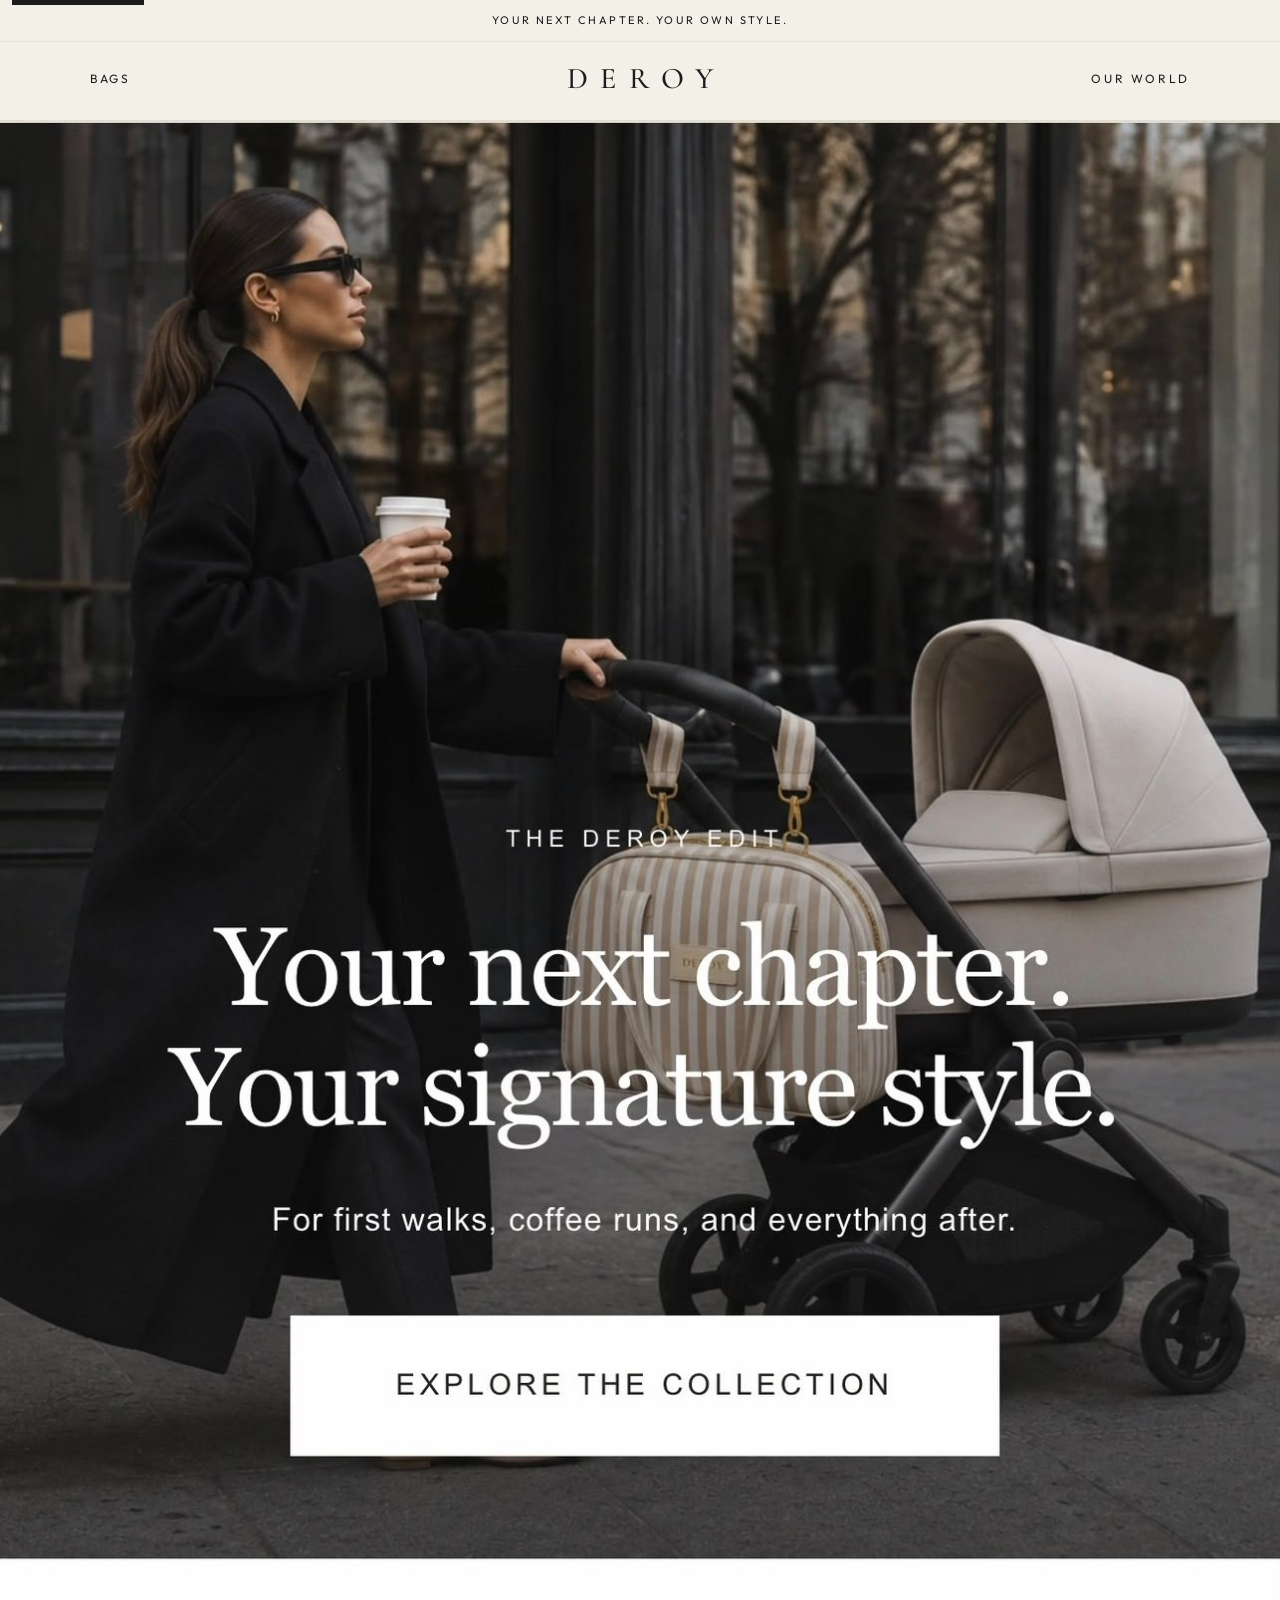
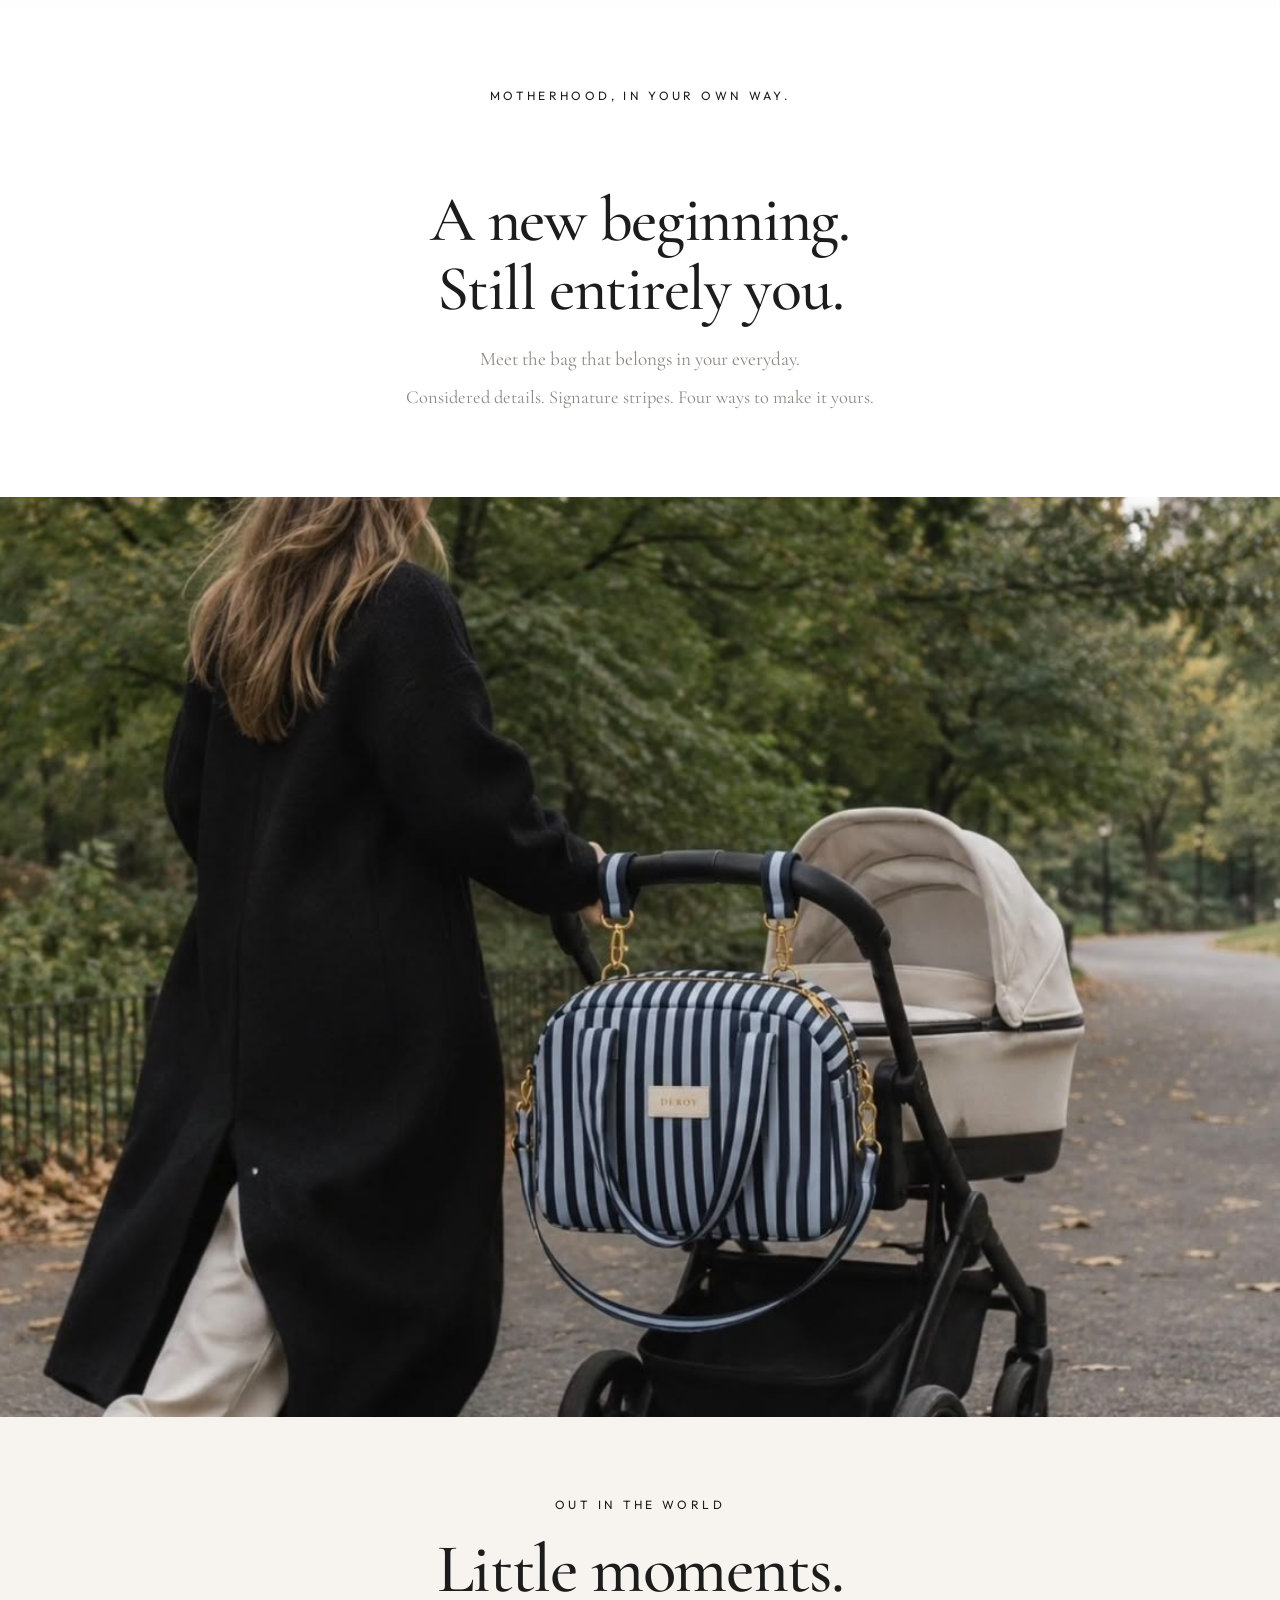
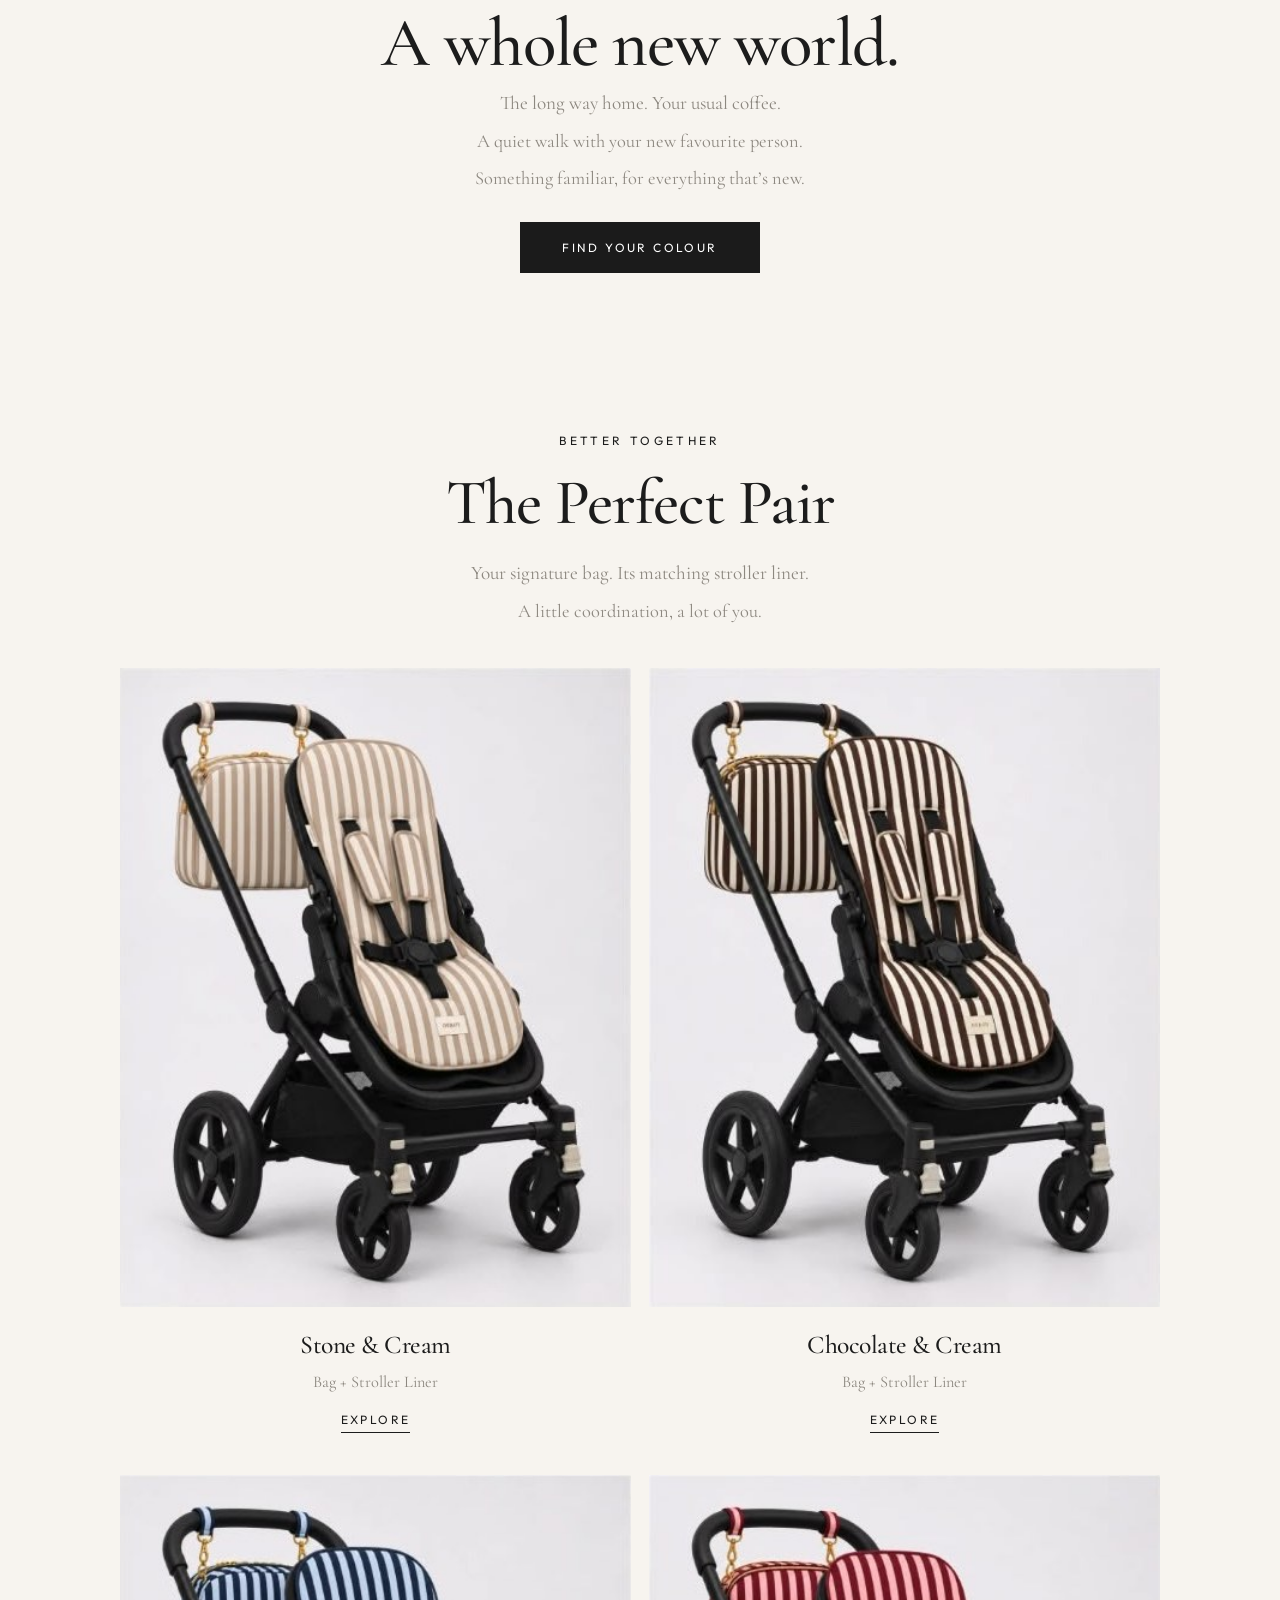
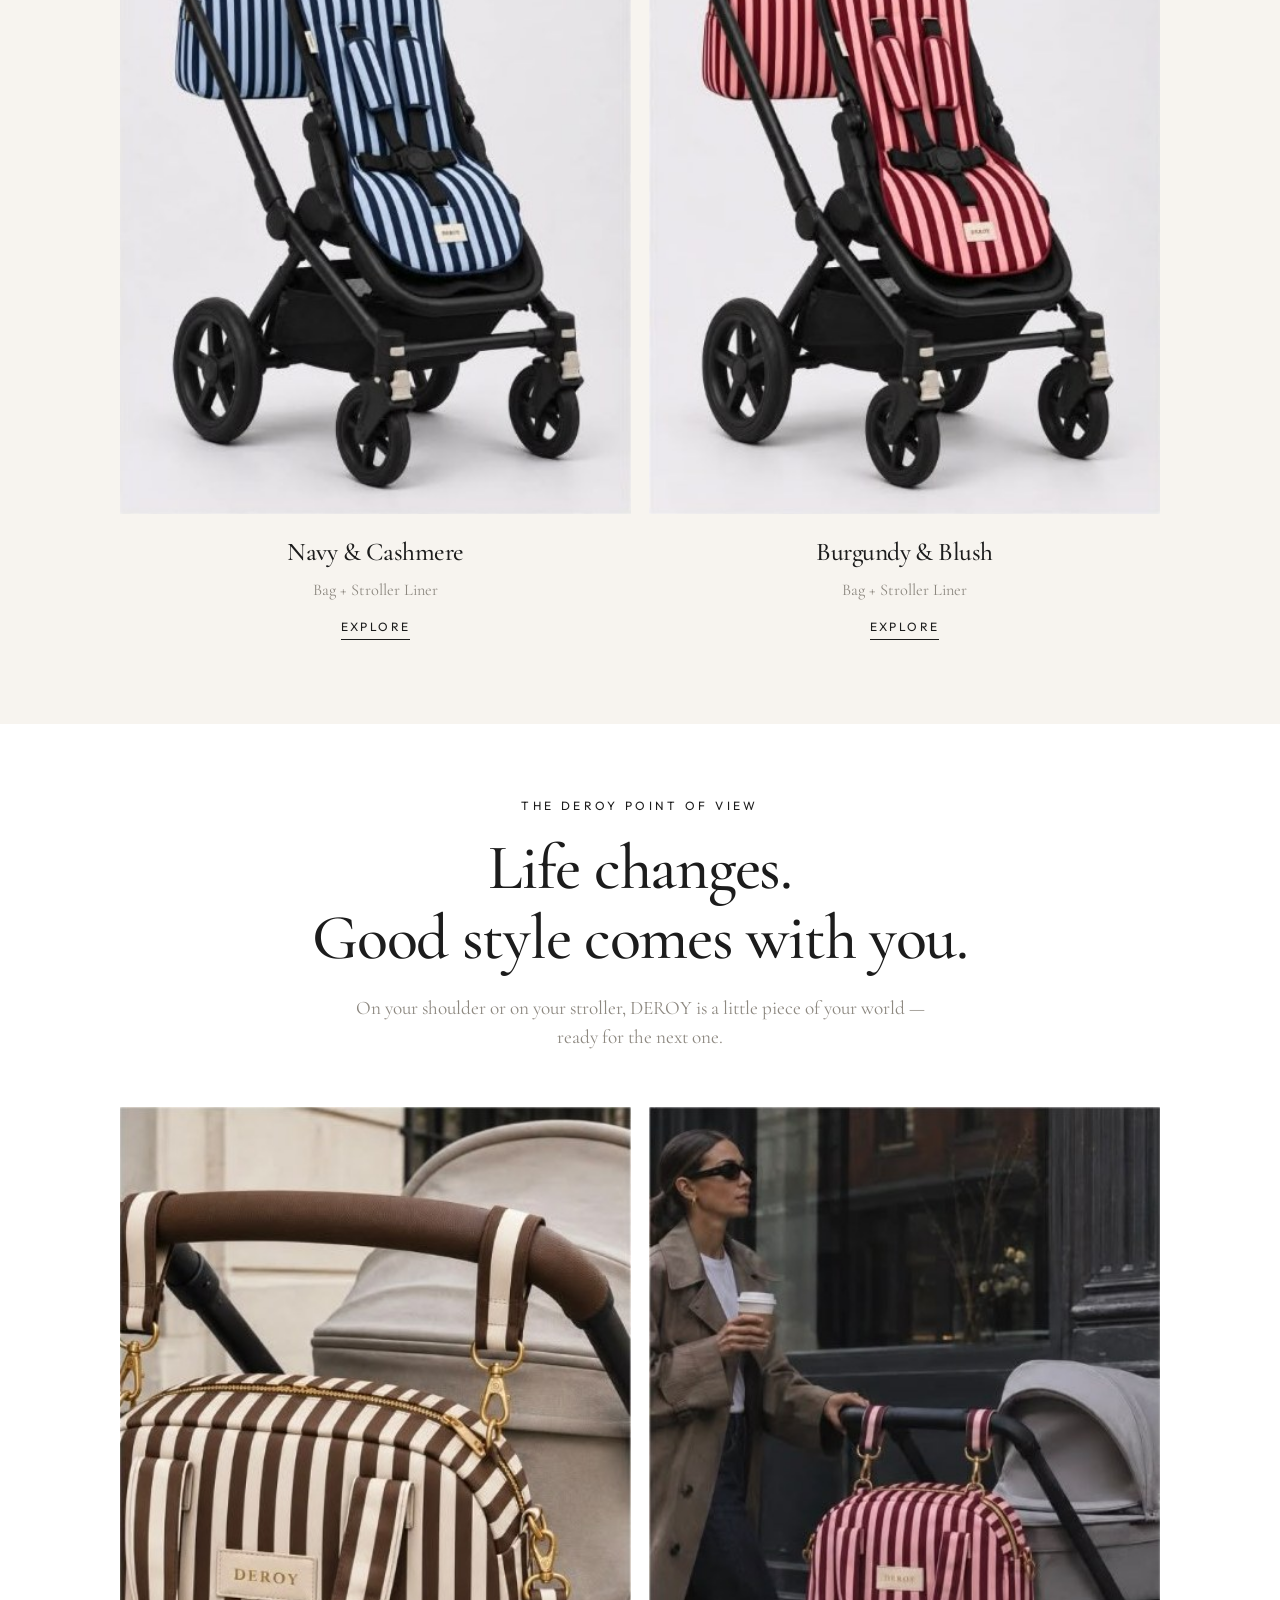
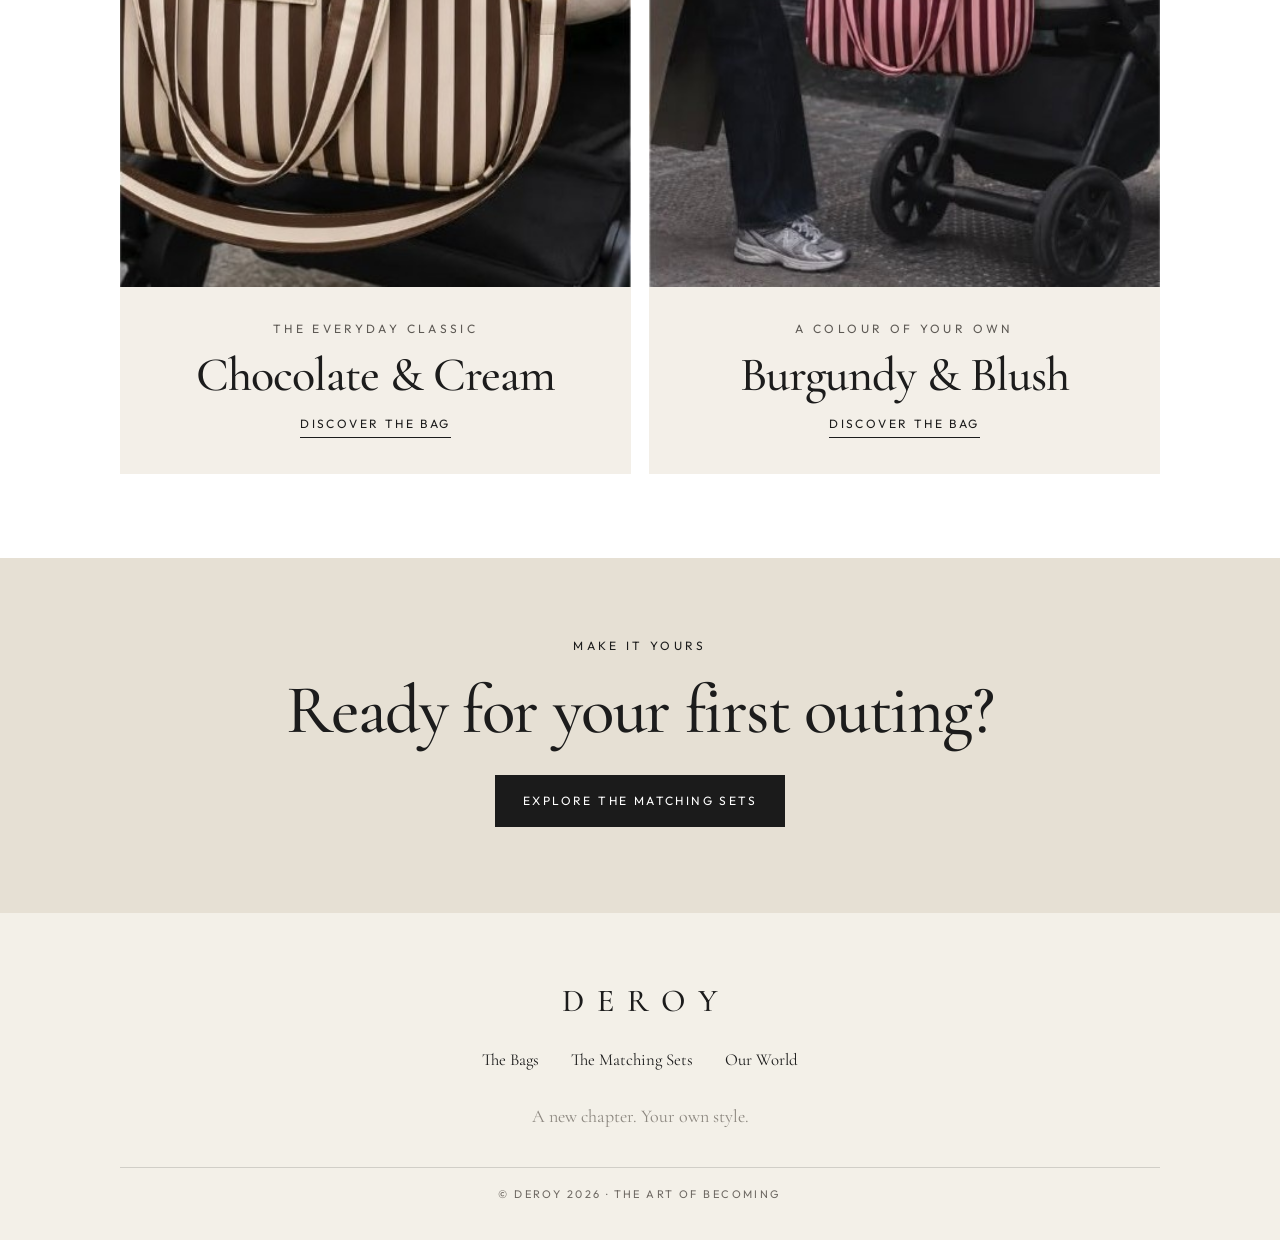
==== index.html @ 5aee5b1e "Publish the DEROY site for sharing." ====
<!DOCTYPE html>
<html lang="en">
<head>
  <meta charset="utf-8">
  <meta name="viewport" content="width=device-width, initial-scale=1">
  <title>DEROY — The Art of Becoming</title>
  <meta name="description" content="DEROY signature bags and matching stroller sets. Motherhood, in your own way.">
  <meta name="theme-color" content="#f3f0e8">
  <link rel="icon" href="favicon.svg" type="image/svg+xml">
  <link rel="preconnect" href="https://fonts.googleapis.com">
  <link rel="preconnect" href="https://fonts.gstatic.com" crossorigin>
  <link href="https://fonts.googleapis.com/css2?family=Cormorant+Garamond:wght@500;600&family=Outfit:wght@300;400;500&display=swap" rel="stylesheet">
  <link rel="stylesheet" href="css/styles.css">
</head>
<body data-page="home">
  <a class="skip" href="#content">Skip to content</a>
  <header class="site-header">
    <div class="announce">
      <p data-i18n="announce">Your next chapter. Your own style.</p>
    </div>
    <nav class="nav" aria-label="Primary">
      <a href="bags.html" data-i18n="nav_bags">Bags</a>
      <a class="logo" href="index.html" data-i18n-aria="aria_home" aria-label="DEROY home">DEROY</a>
      <a href="world.html" data-i18n="nav_world">Our World</a>
    </nav>
  </header>

  <main id="content">
    <h1 class="sr-only en-title" data-i18n="hero_title">Your next chapter.
Your signature style.</h1>
    <section class="hero" aria-label="DEROY">
      <img class="hero-photo" src="assets/hero.jpg" width="1286" height="1495" alt="A woman in a black coat walks a stroller with a stone and cream DEROY bag." data-i18n-alt="alt_hero">
      <a class="hero-hotspot" href="bags.html" data-i18n-aria="hero_cta" aria-label="Explore the collection"></a>
    </section>

    <p class="quiet-line" data-i18n="motherhood">Motherhood, in your own way.</p>

    <section class="section" id="beginning">
      <div class="prose">
        <h2 data-i18n="begin_title">A new beginning.
Still entirely you.</h2>
        <p class="lede" data-i18n="begin_l1">Meet the bag that belongs in your everyday.</p>
        <p class="sub" data-i18n="begin_l2">Considered details. Signature stripes. Four ways to make it yours.</p>
      </div>

    </section>

    <section class="moments" id="moments">
      <img class="bleed" src="assets/lifestyle-park.jpg" width="1135" height="1177" alt="A woman walks a stroller through the park with a navy DEROY bag clipped to the handle." data-i18n-alt="alt_park">
      <div class="moments-copy band-ivory">
        <p class="eyebrow" data-i18n="out_kicker">Out in the world</p>
        <h2 class="display" data-i18n="moments_title">Little moments.
A whole new world.</h2>
        <p class="lede" data-i18n="moments_l1">The long way home. Your usual coffee.</p>
        <p class="sub" data-i18n="moments_l2">A quiet walk with your new favourite person.</p>
        <p class="sub" data-i18n="moments_l3">Something familiar, for everything that’s new.</p>
        <a class="btn btn-dark" href="bags.html" data-i18n="find_colour">Find your colour</a>
      </div>
    </section>

    <section class="section band-ivory" id="pairs">
      <div class="wrap">
        <div class="prose">
          <p class="eyebrow" data-i18n="together_kicker">Better together</p>
          <h2 data-i18n="pair_title">The Perfect Pair</h2>
          <p class="lede" data-i18n="pair_l1">Your signature bag. Its matching stroller liner.</p>
          <p class="sub" data-i18n="pair_l2">A little coordination, a lot of you.</p>
        </div>
        <div class="grid-2">
          <a class="pcard" href="product.html?id=stone&view=set">
            <span class="pcard-media"><img src="assets/set-stone.jpg" width="426" height="532" alt="Stone & Cream set"></span>
            <span class="pcard-name" data-i18n="color_stone">Stone & Cream</span>
            <span class="pcard-kind" data-i18n="kind_set">Bag + Stroller Liner</span>
            <span class="pcard-more" data-i18n="explore">Explore</span>
          </a>
          <a class="pcard" href="product.html?id=chocolate&view=set">
            <span class="pcard-media"><img src="assets/set-chocolate.jpg" width="426" height="532" alt="Chocolate & Cream set"></span>
            <span class="pcard-name" data-i18n="color_chocolate">Chocolate & Cream</span>
            <span class="pcard-kind" data-i18n="kind_set">Bag + Stroller Liner</span>
            <span class="pcard-more" data-i18n="explore">Explore</span>
          </a>
          <a class="pcard" href="product.html?id=navy&view=set">
            <span class="pcard-media"><img src="assets/set-navy.jpg" width="426" height="533" alt="Navy & Cashmere set"></span>
            <span class="pcard-name" data-i18n="color_navy">Navy & Cashmere</span>
            <span class="pcard-kind" data-i18n="kind_set">Bag + Stroller Liner</span>
            <span class="pcard-more" data-i18n="explore">Explore</span>
          </a>
          <a class="pcard" href="product.html?id=burgundy&view=set">
            <span class="pcard-media"><img src="assets/set-burgundy.jpg" width="426" height="533" alt="Burgundy & Blush set"></span>
            <span class="pcard-name" data-i18n="color_burgundy">Burgundy & Blush</span>
            <span class="pcard-kind" data-i18n="kind_set">Bag + Stroller Liner</span>
            <span class="pcard-more" data-i18n="explore">Explore</span>
          </a>
        </div>
      </div>
    </section>

    <section class="section" id="viewpoint">
      <div class="prose">
        <p class="eyebrow" data-i18n="pov_kicker">The Deroy point of view</p>
        <h2 data-i18n="pov_title">Life changes.
Good style comes with you.</h2>
        <p class="lede" data-i18n="pov_body">On your shoulder or on your stroller, DEROY is a little piece of your world — ready for the next one.</p>
      </div>
      <div class="wrap stories">
        <a class="story" href="product.html?id=chocolate&view=bag">
          <img src="assets/editorial-chocolate.jpg" width="426" height="650" alt="Close view of the chocolate and cream DEROY bag hanging from a stroller." data-i18n-alt="alt_choc">
          <div class="story-caption">
            <p class="eyebrow" data-i18n="everyday_classic">The everyday classic</p>
            <h3 data-i18n="color_chocolate">Chocolate & Cream</h3>
            <span class="text-link" data-i18n="discover">Discover the bag</span>
          </div>
        </a>
        <a class="story" href="product.html?id=burgundy&view=bag">
          <img src="assets/editorial-burgundy.jpg" width="426" height="650" alt="A woman carries the burgundy and blush DEROY bag on a stroller through the city." data-i18n-alt="alt_burg">
          <div class="story-caption">
            <p class="eyebrow" data-i18n="colour_own">A colour of your own</p>
            <h3 data-i18n="color_burgundy">Burgundy & Blush</h3>
            <span class="text-link" data-i18n="discover">Discover the bag</span>
          </div>
        </a>
      </div>
    </section>

    <section class="cta-band band-sand" id="outing">
      <p class="eyebrow" data-i18n="make_kicker">Make it yours</p>
      <h2 class="display" data-i18n="outing_title">Ready for your first outing?</h2>
      <a class="btn btn-dark" href="sets.html" data-i18n="explore_sets">Explore the matching sets</a>
    </section>
  </main>

  <footer class="site-footer">
    <a class="logo" href="index.html" data-i18n-aria="aria_home" aria-label="DEROY home">DEROY</a>
    <nav class="footer-nav" aria-label="Footer">
      <a href="bags.html" data-i18n="footer_bags">The Bags</a>
      <a href="sets.html" data-i18n="footer_sets">The Matching Sets</a>
      <a href="world.html" data-i18n="footer_world">Our World</a>
    </nav>
    <p class="footer-tag" data-i18n="footer_tag">A new chapter. Your own style.</p>
    <hr>
    <p class="legal" data-i18n="footer_legal">© DEROY 2026 · The Art of Becoming</p>
  </footer>
  <script src="js/i18n.js"></script>
  <script src="js/main.js"></script>
</body>
</html>
---- css/styles.css ----
:root {
  --paper: #ffffff;
  --ivory: #f7f4ef;
  --header: #f3f0e8;
  --sand: #e6e0d4;
  --caption: #f3efe8;
  --ink: #1c1c1c;
  --muted: #8d8880;
  --soft: #b1aba3;
  --line: #e4dfd6;
  --photo: #eceae6;
  --serif: "Cormorant Garamond", "Times New Roman", serif;
  --sans: "Outfit", "Avenir Next", "Helvetica Neue", sans-serif;
  --shadow: 0 18px 40px rgba(28, 24, 18, 0.06);
}

*,
*::before,
*::after {
  box-sizing: border-box;
}

html {
  scroll-behavior: smooth;
}

body {
  margin: 0;
  background: var(--paper);
  color: var(--ink);
  font-family: var(--serif);
  font-size: 18px;
  line-height: 1.6;
  text-rendering: optimizeLegibility;
}

img {
  max-width: 100%;
  height: auto;
}

a {
  color: inherit;
  text-decoration: none;
}

button,
input,
select,
textarea {
  font: inherit;
  color: inherit;
}

::selection {
  background: #e7d9c8;
  color: var(--ink);
}

.sr-only {
  position: absolute;
  width: 1px;
  height: 1px;
  padding: 0;
  margin: -1px;
  overflow: hidden;
  clip: rect(0, 0, 0, 0);
  white-space: nowrap;
  border: 0;
}

.skip {
  position: absolute;
  inset-inline-start: 12px;
  top: -40px;
  background: var(--ink);
  color: white;
  padding: 8px 12px;
  z-index: 20;
}

.skip:focus {
  top: 12px;
}

.site-header {
  background: var(--header);
}

.announce {
  min-height: 42px;
  display: grid;
  grid-template-columns: 1fr auto 1fr;
  align-items: center;
  border-bottom: 1px solid rgba(28, 28, 28, 0.06);
}

.announce p {
  grid-column: 2;
  margin: 0;
  padding: 10px 12px;
  font-family: var(--sans);
  font-size: 11px;
  font-weight: 400;
  letter-spacing: 0.22em;
  text-transform: uppercase;
  text-align: center;
}

.nav {
  width: min(1100px, calc(100% - 32px));
  margin: 0 auto;
  display: grid;
  grid-template-columns: 1fr auto 1fr;
  align-items: center;
  padding: 22px 0 26px;
  gap: 12px;
}

.nav a:first-child {
  justify-self: start;
}

.nav a:last-child {
  justify-self: end;
}

.nav a:not(.logo) {
  font-family: var(--sans);
  font-size: 12px;
  letter-spacing: 0.22em;
  text-transform: uppercase;
}

.nav a[aria-current="page"]:not(.logo) {
  box-shadow: inset 0 -1px 0 var(--ink);
}

.logo {
  font-family: var(--serif);
  font-weight: 500;
  font-size: 30px;
  letter-spacing: 0.42em;
  text-indent: 0.42em;
  line-height: 1;
}

.hero {
  position: relative;
  background: #111;
}

.hero-photo {
  display: block;
  width: 100%;
  height: auto;
}

.hero-hotspot {
  position: absolute;
  left: 22.7%;
  top: 81%;
  width: 55.3%;
  height: 8%;
}

.display {
  margin: 0;
  font-weight: 500;
  font-size: clamp(2.5rem, 5.4vw, 4.5rem);
  line-height: 1.08;
  letter-spacing: -0.02em;
  white-space: pre-line;
}

.quiet-line {
  margin: 0;
  padding: 78px 24px 8px;
  text-align: center;
  font-family: var(--sans);
  font-size: 12px;
  letter-spacing: 0.28em;
  text-transform: uppercase;
}

.section {
  padding: 72px 0 84px;
}

.wrap {
  width: min(1040px, calc(100% - 36px));
  margin-inline: auto;
}

.prose {
  width: min(680px, 100%);
  margin-inline: auto;
  text-align: center;
}

.eyebrow {
  margin: 0 0 18px;
  font-family: var(--sans);
  font-size: 12px;
  font-weight: 400;
  letter-spacing: 0.28em;
  text-transform: uppercase;
  color: var(--ink);
}

.section h2,
.story-caption h3,
.pcard-name {
  font-weight: 500;
  letter-spacing: -0.02em;
}

.section h2 {
  margin: 0;
  font-size: clamp(2.4rem, 5vw, 4rem);
  line-height: 1.08;
  white-space: pre-line;
}

.lede,
.sub {
  color: var(--muted);
}

.lede {
  margin: 22px auto 0;
  max-width: 38rem;
  font-size: 1.2rem;
  line-height: 1.55;
}

.sub {
  margin: 8px auto 0;
  max-width: 40rem;
  font-size: 1.15rem;
}

.band-ivory {
  background: var(--ivory);
}

.band-sand {
  background: var(--sand);
}

.band-caption {
  background: var(--caption);
}

.stack {
  margin-top: 86px;
}

.grid-2 {
  display: grid;
  grid-template-columns: 1fr 1fr;
  gap: 42px 18px;
  margin-top: 42px;
}

.pcard {
  display: flex;
  flex-direction: column;
  align-items: center;
  text-align: center;
  min-width: 0;
}

.pcard-media {
  display: block;
  width: 100%;
  overflow: hidden;
  background: var(--photo);
}

.pcard img,
.story img {
  display: block;
  width: 100%;
  height: auto;
  transition: transform 0.6s ease;
}

.pcard:hover img,
.story:hover img {
  transform: scale(1.025);
}

.pcard-name {
  display: block;
  margin-top: 18px;
  font-size: clamp(1.35rem, 2vw, 1.7rem);
}

.pcard-kind {
  display: block;
  margin-top: 4px;
  color: var(--muted);
  font-size: 1.02rem;
}

.pcard-more,
.text-link {
  display: inline-block;
  margin-top: 14px;
  font-family: var(--sans);
  font-size: 12px;
  letter-spacing: 0.2em;
  text-transform: uppercase;
  border-bottom: 1px solid var(--ink);
  padding-bottom: 3px;
}

.bleed {
  display: block;
  width: 100%;
  max-height: 920px;
  object-fit: cover;
  object-position: center 40%;
}

.moments-copy,
.cta-band {
  text-align: center;
  padding: 78px 20px 86px;
}

.moments-copy .lede {
  margin-top: 8px;
}

.btn {
  display: inline-flex;
  align-items: center;
  justify-content: center;
  min-width: 240px;
  margin-top: 28px;
  padding: 16px 28px;
  border: 0;
  cursor: pointer;
  font-family: var(--sans);
  font-size: 12px;
  letter-spacing: 0.2em;
  text-transform: uppercase;
  transition: transform 0.2s ease, opacity 0.2s ease;
}

.btn:hover {
  transform: translateY(-1px);
}

.btn-dark {
  background: #1b1b1b;
  color: #fff;
}

.btn-light {
  background: #fff;
  color: #1b1b1b;
}

.tabs {
  display: flex;
  justify-content: center;
  gap: 36px;
  margin-top: 34px;
}

.tabs button {
  border: 0;
  border-bottom: 1px solid transparent;
  background: transparent;
  padding: 0 0 8px;
  cursor: pointer;
  font-family: var(--sans);
  font-size: 12px;
  letter-spacing: 0.2em;
  text-transform: uppercase;
  color: var(--soft);
}

.tabs button[aria-selected="true"] {
  color: var(--ink);
  border-bottom-color: var(--ink);
}

.stories {
  display: grid;
  grid-template-columns: 1fr 1fr;
  gap: 18px;
  margin-top: 54px;
}

.story {
  display: flex;
  flex-direction: column;
  min-width: 0;
  background: var(--caption);
}

.story-caption {
  padding: 32px 18px 36px;
  text-align: center;
}

.story-caption .eyebrow {
  color: #5e5a55;
  margin-bottom: 12px;
}

.story-caption h3 {
  margin: 0;
  font-size: clamp(2rem, 4vw, 3rem);
  line-height: 1.05;
  white-space: pre-line;
}

.site-footer {
  background: var(--header);
  text-align: center;
  padding: 72px 20px 36px;
}

.site-footer .logo {
  display: inline-block;
  font-size: 32px;
}

.footer-nav {
  display: flex;
  justify-content: center;
  flex-wrap: wrap;
  gap: 18px 32px;
  margin-top: 28px;
  font-size: 1.05rem;
}

.footer-tag {
  margin: 28px 0 0;
  color: var(--muted);
}

.site-footer hr {
  width: min(1040px, calc(100% - 8px));
  margin: 36px auto 18px;
  border: 0;
  border-top: 1px solid rgba(28, 28, 28, 0.16);
}

.legal {
  margin: 0;
  font-family: var(--sans);
  font-size: 11px;
  letter-spacing: 0.22em;
  text-transform: uppercase;
  color: #6f6a64;
}

.page-intro {
  padding-top: 84px;
}

.product-layout {
  display: grid;
  grid-template-columns: minmax(0, 1.05fr) minmax(0, 0.95fr);
  gap: 42px;
  align-items: start;
  padding: 36px 0 80px;
}

.gallery-main {
  background: var(--photo);
}

.gallery-main img {
  display: block;
  width: 100%;
  height: auto;
}

.thumbs {
  display: flex;
  gap: 10px;
  margin-top: 10px;
}

.thumbs button {
  width: 84px;
  padding: 0;
  border: 1px solid transparent;
  background: var(--photo);
  cursor: pointer;
}

.thumbs button[aria-pressed="true"] {
  border-color: var(--ink);
}

.thumbs img {
  display: block;
  width: 100%;
  height: 72px;
  object-fit: cover;
}

.product-copy .eyebrow {
  margin-bottom: 10px;
}

.product-copy h1 {
  margin: 0;
  font-size: clamp(2.6rem, 5vw, 4rem);
  font-weight: 500;
  line-height: 1.05;
}

.kind-line {
  margin: 10px 0 0;
  color: var(--muted);
  font-size: 1.15rem;
}

.details {
  margin: 26px 0 0;
  padding: 0;
  list-style: none;
}

.details li {
  padding: 10px 0;
  border-top: 1px solid var(--line);
}

.details li:last-child {
  border-bottom: 1px solid var(--line);
}

.reserve {
  margin-top: 32px;
  padding: 22px;
  background: var(--ivory);
}

.reserve h2 {
  margin: 0 0 14px;
  font-size: 1.7rem;
  font-weight: 500;
}

.field {
  display: flex;
  flex-direction: column;
  gap: 6px;
  margin-bottom: 12px;
  text-align: start;
  font-size: 0.95rem;
}

.field input,
.field select,
.field textarea {
  width: 100%;
  border: 1px solid var(--line);
  background: #fff;
  padding: 12px 12px;
  border-radius: 0;
}

.field textarea {
  min-height: 90px;
  resize: vertical;
}

input[type="email"],
input[type="tel"] {
  direction: ltr;
}

.form-error {
  min-height: 1.2em;
  margin: 0 0 8px;
  color: #8a3d32;
  font-size: 0.95rem;
}

.form-success {
  margin: 0;
  font-size: 1.25rem;
}

.fine {
  margin: 10px 0 0;
  color: var(--muted);
  font-size: 0.95rem;
}

.chooser-note {
  text-align: center;
  color: var(--muted);
}

.back-link {
  display: inline-block;
  margin-bottom: 18px;
  font-family: var(--sans);
  font-size: 12px;
  letter-spacing: 0.16em;
  text-transform: uppercase;
  color: var(--muted);
}

a:focus-visible,
button:focus-visible,
input:focus-visible,
select:focus-visible,
textarea:focus-visible {
  outline: 2px solid var(--ink);
  outline-offset: 3px;
}

@media (max-width: 800px) {
  .product-layout {
    grid-template-columns: 1fr;
    gap: 22px;
  }

  .logo {
    font-size: 24px;
    letter-spacing: 0.28em;
    text-indent: 0.28em;
  }

  .nav a:not(.logo) {
    font-size: 11px;
    letter-spacing: 0.12em;
  }

  .section {
    padding: 56px 0 64px;
  }

  .quiet-line {
    padding-top: 52px;
  }

  .moments-copy,
  .cta-band {
    padding: 56px 18px 64px;
  }

  .stack {
    margin-top: 64px;
  }
}

@media (max-width: 420px) {
  .announce p {
    font-size: 10px;
    letter-spacing: 0.08em;
    padding-inline: 4px;
  }

  .grid-2,
  .stories {
    gap: 28px 10px;
  }

  .btn {
    min-width: 0;
    width: min(100%, 320px);
  }
}

@media (prefers-reduced-motion: reduce) {
  html {
    scroll-behavior: auto;
  }

  .pcard img,
  .story img,
  .btn {
    transition: none;
  }
}
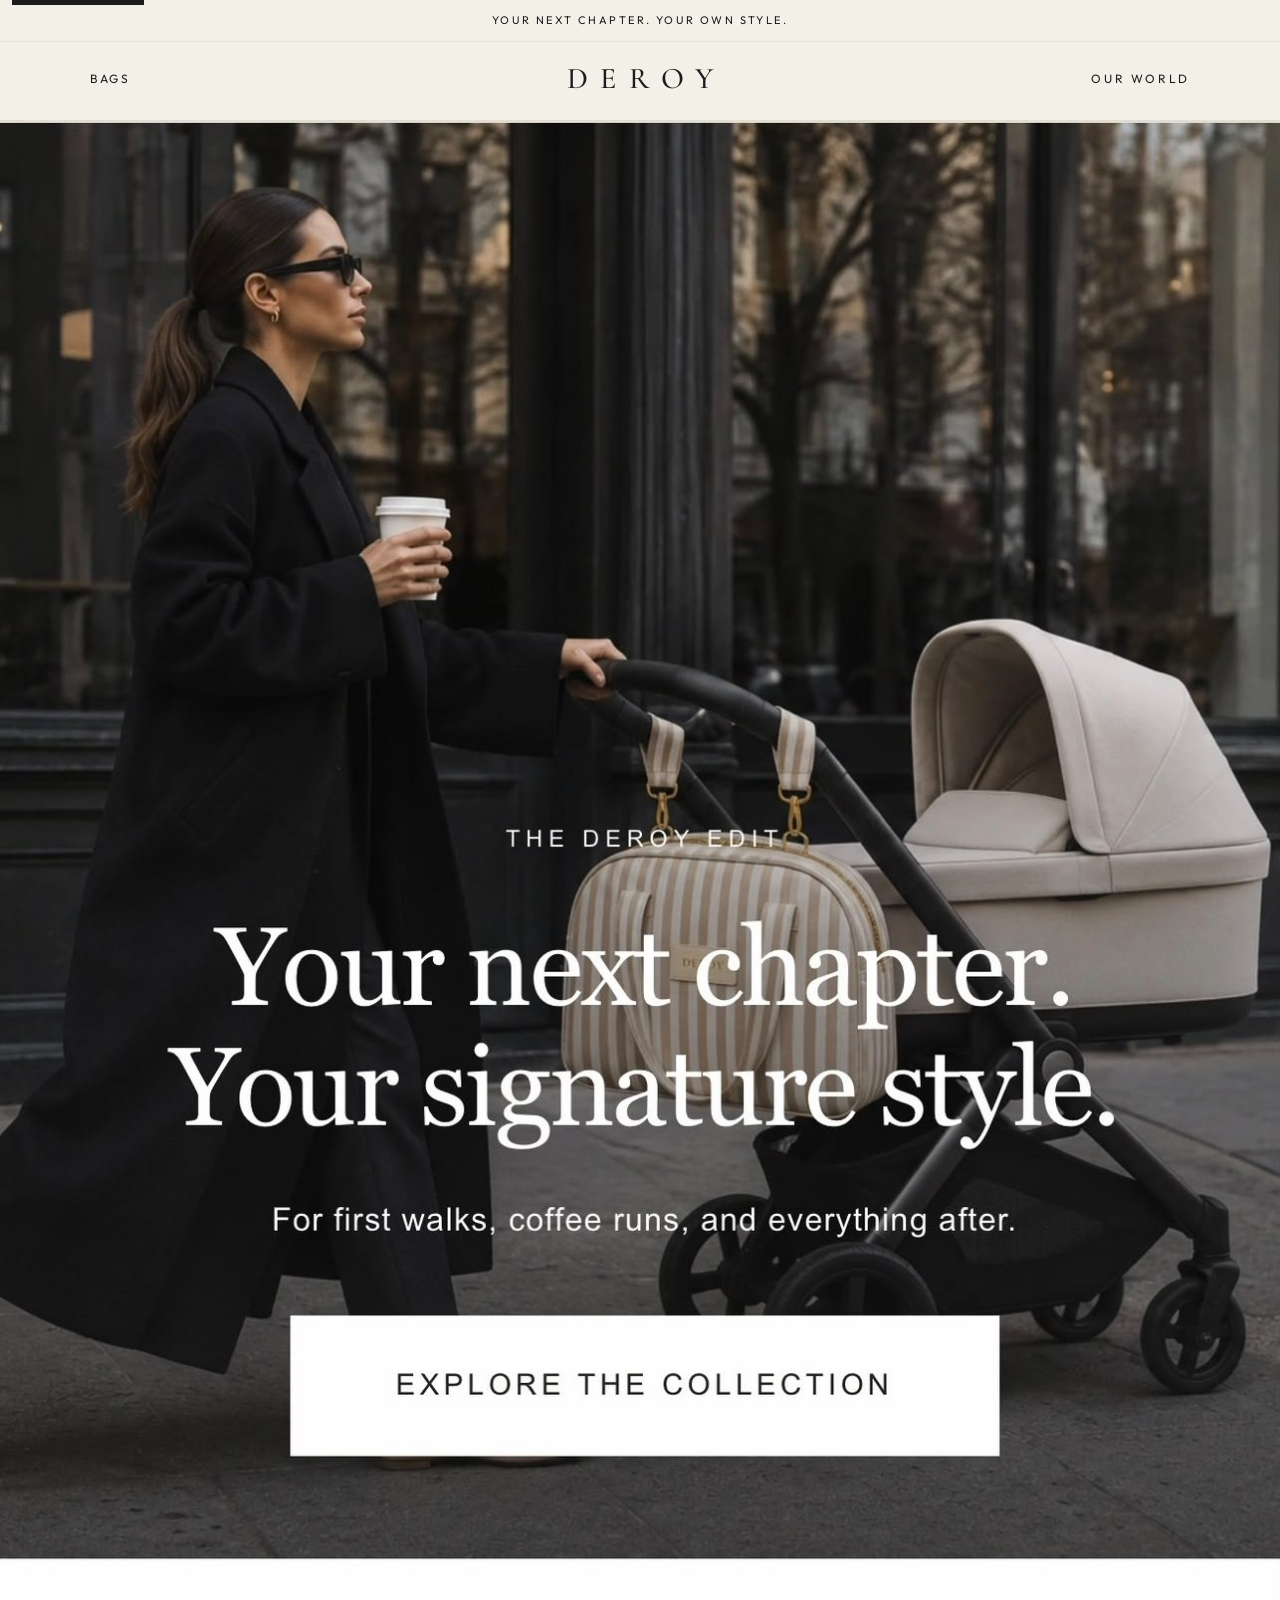
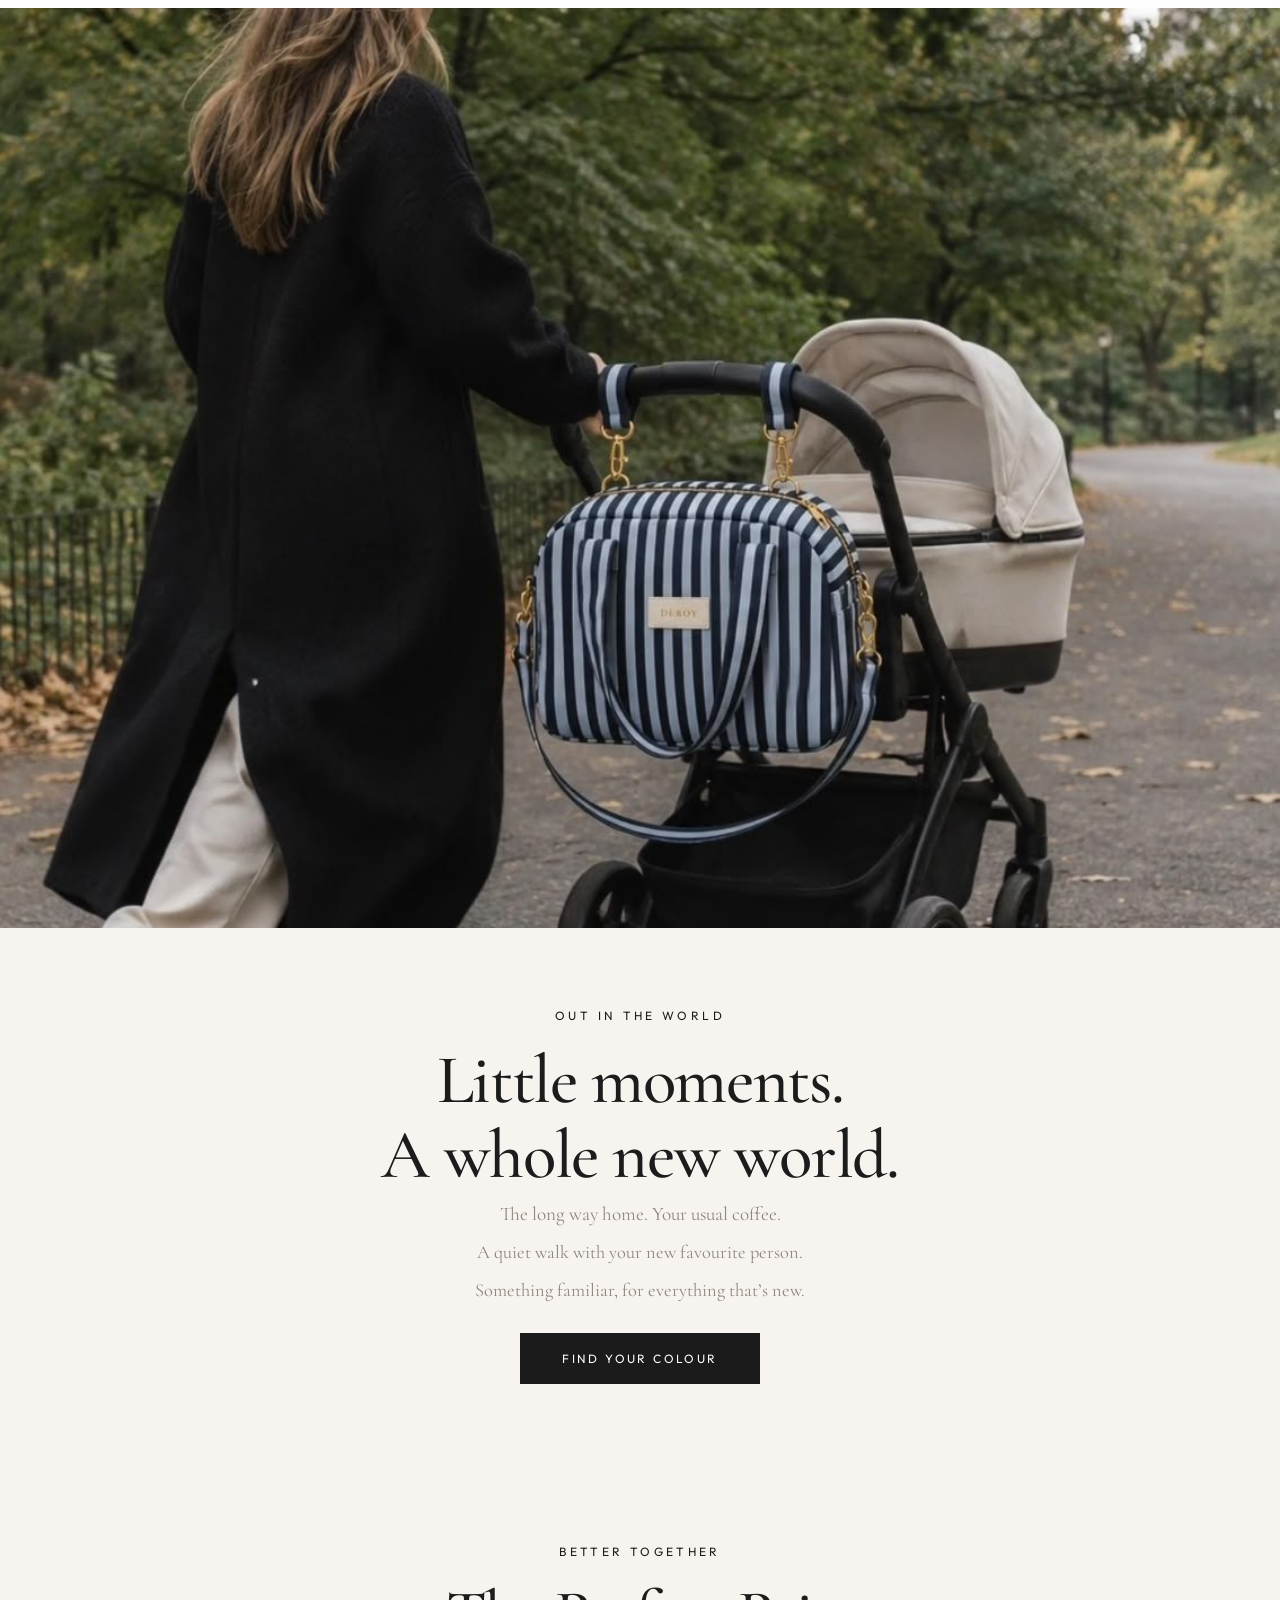
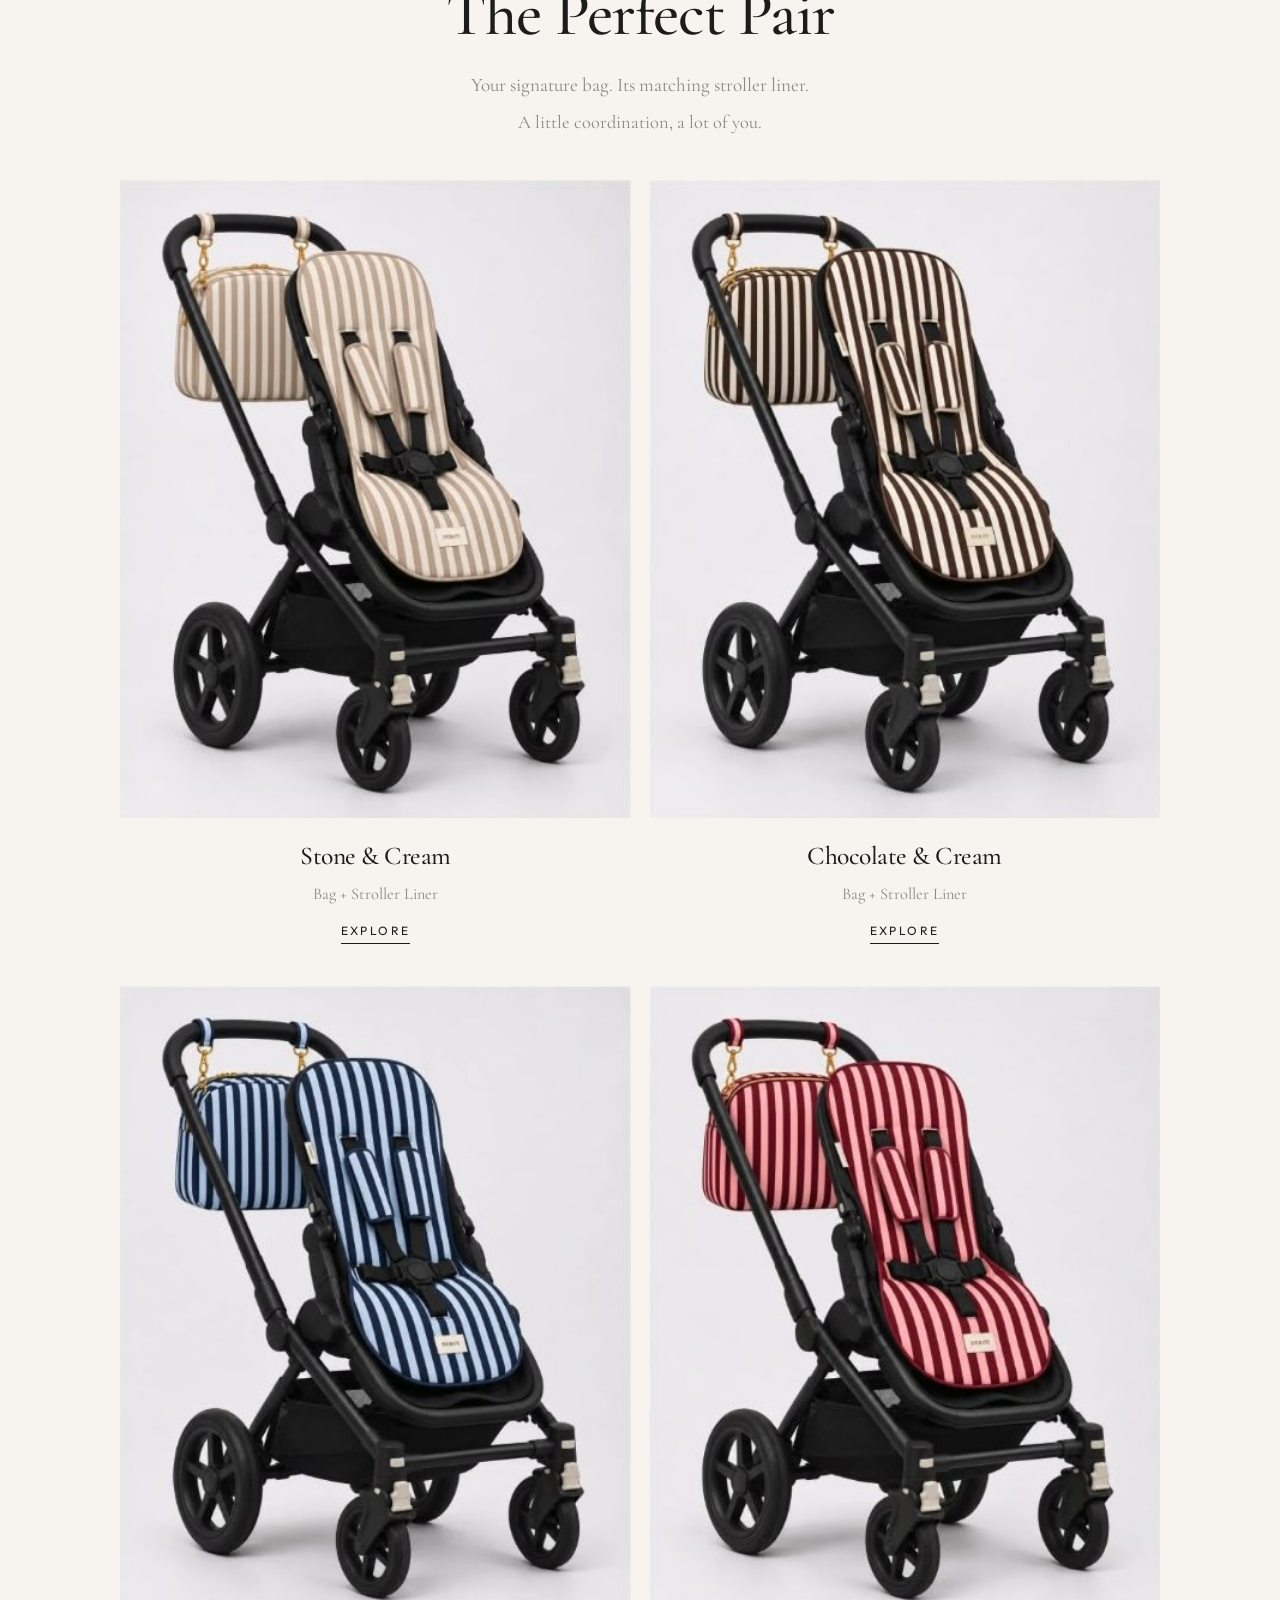
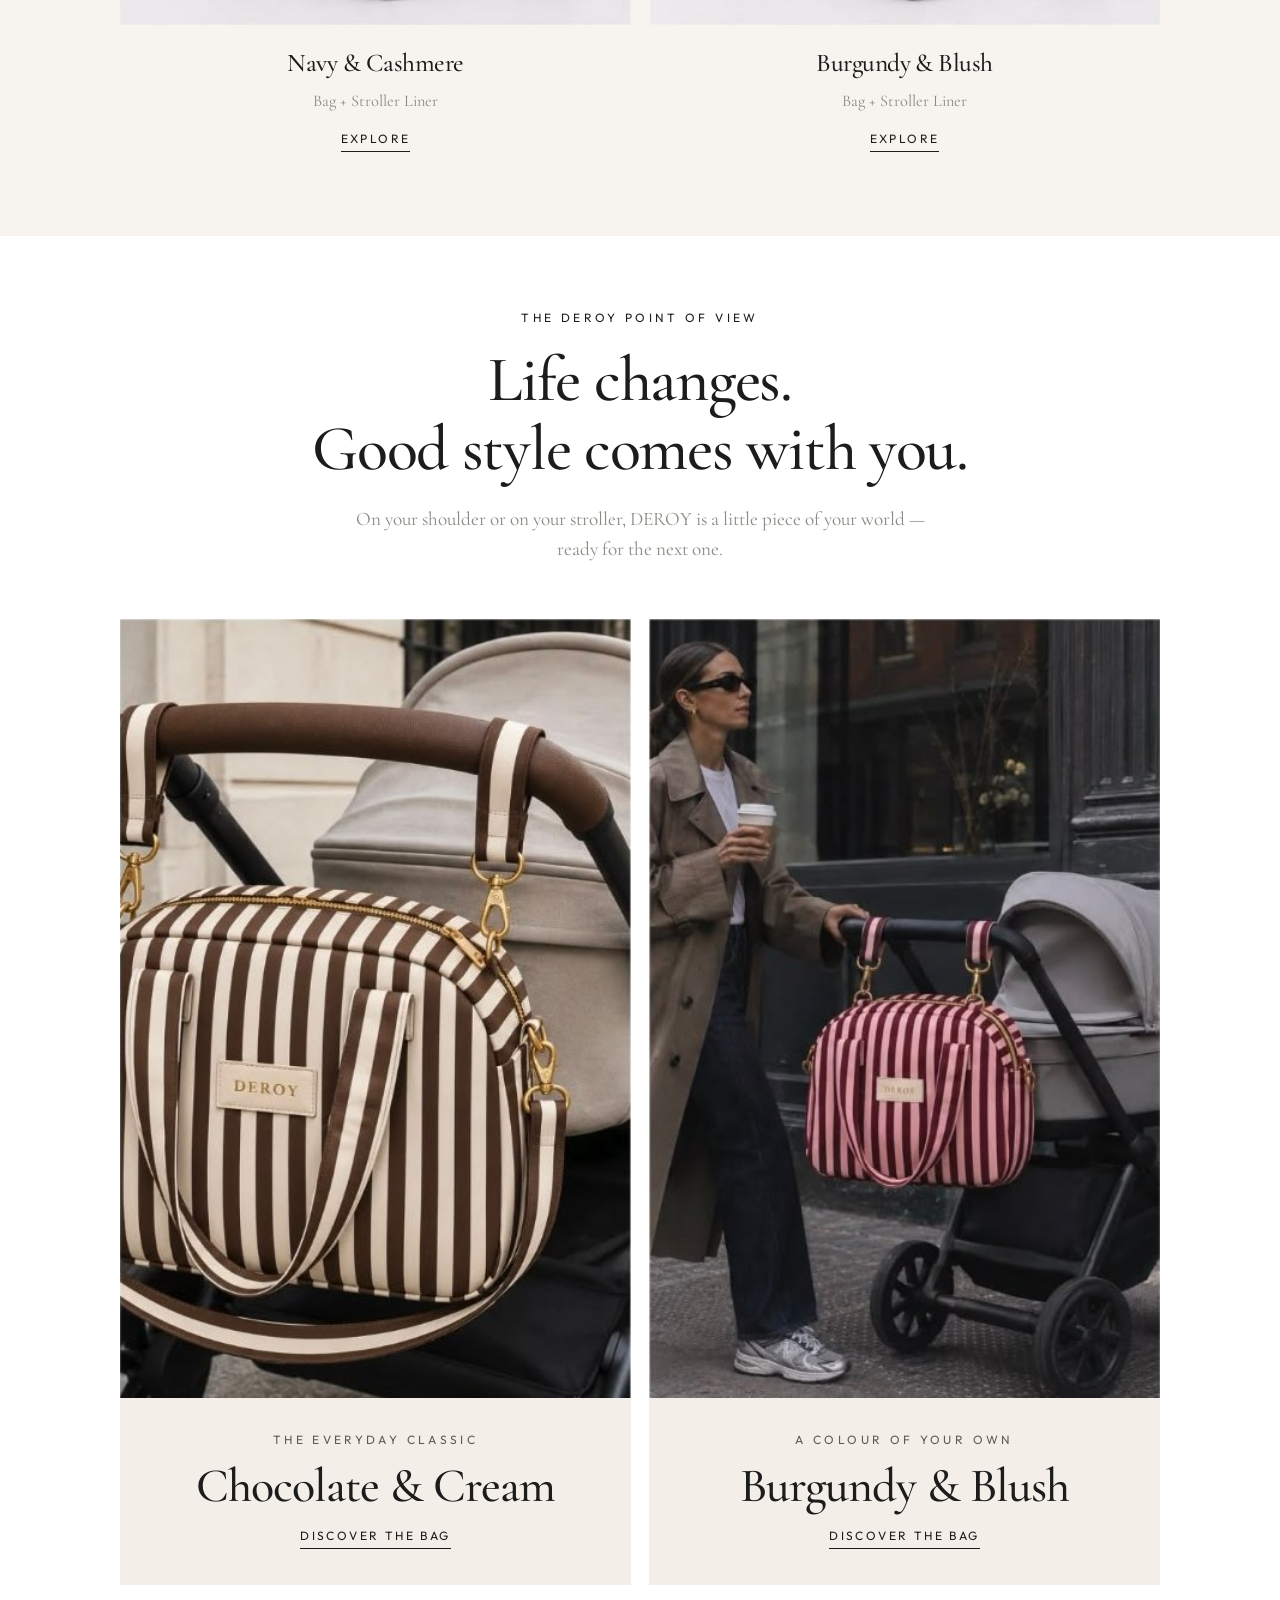
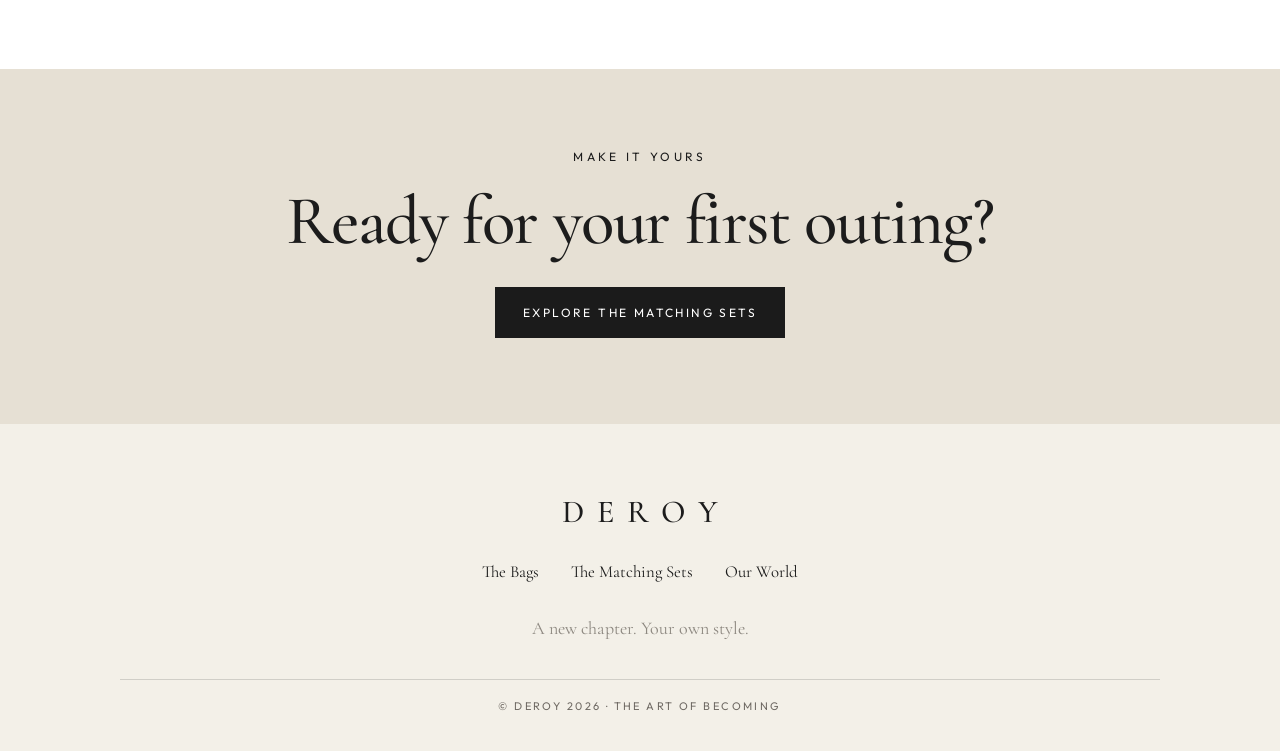
==== commit 72695621: "Remove the intro copy above the bags." ====
--- a/index.html
+++ b/index.html
@@ -31,18 +31,6 @@
     <section class="hero" aria-label="DEROY">
       <img class="hero-photo" src="assets/hero.jpg" width="1286" height="1495" alt="A woman in a black coat walks a stroller with a stone and cream DEROY bag." data-i18n-alt="alt_hero">
       <a class="hero-hotspot" href="bags.html" data-i18n-aria="hero_cta" aria-label="Explore the collection"></a>
-    </section>
-
-    <p class="quiet-line" data-i18n="motherhood">Motherhood, in your own way.</p>
-
-    <section class="section" id="beginning">
-      <div class="prose">
-        <h2 data-i18n="begin_title">A new beginning.
-Still entirely you.</h2>
-        <p class="lede" data-i18n="begin_l1">Meet the bag that belongs in your everyday.</p>
-        <p class="sub" data-i18n="begin_l2">Considered details. Signature stripes. Four ways to make it yours.</p>
-      </div>
-
     </section>
 
     <section class="moments" id="moments">
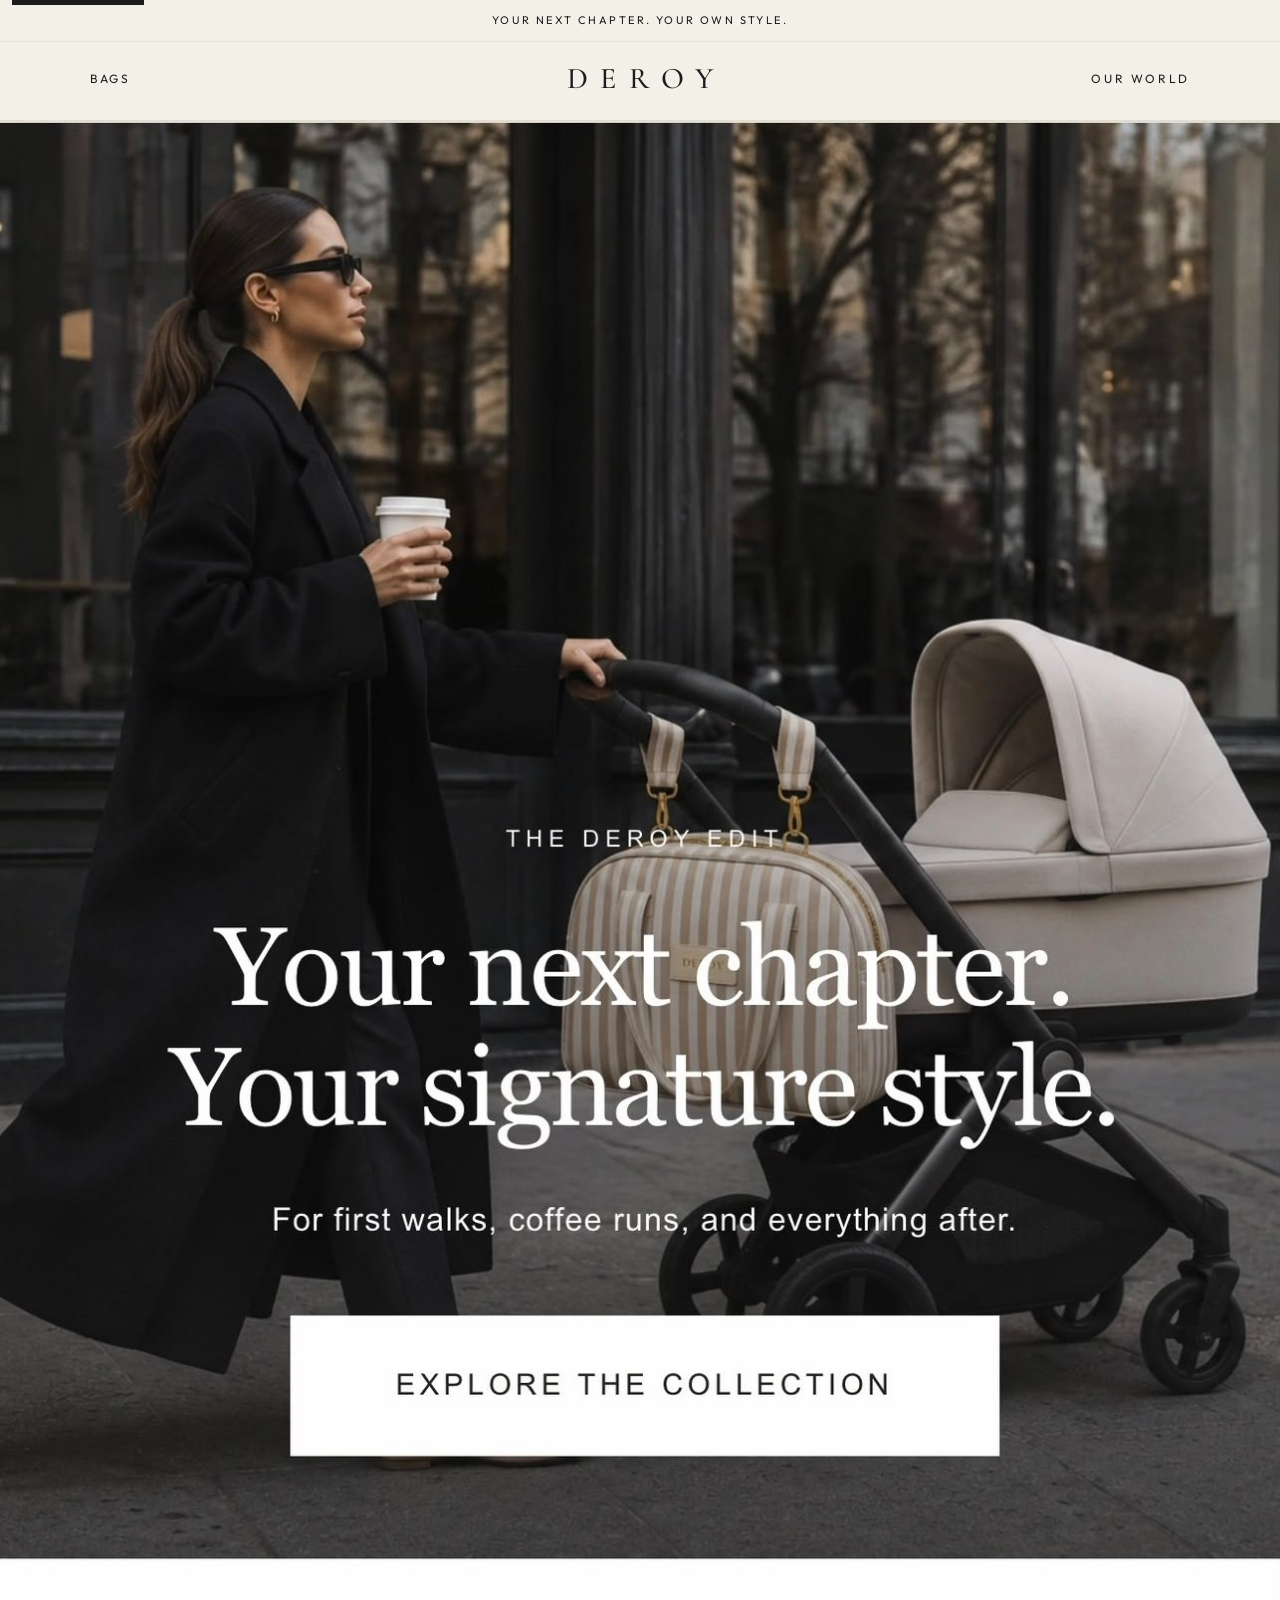
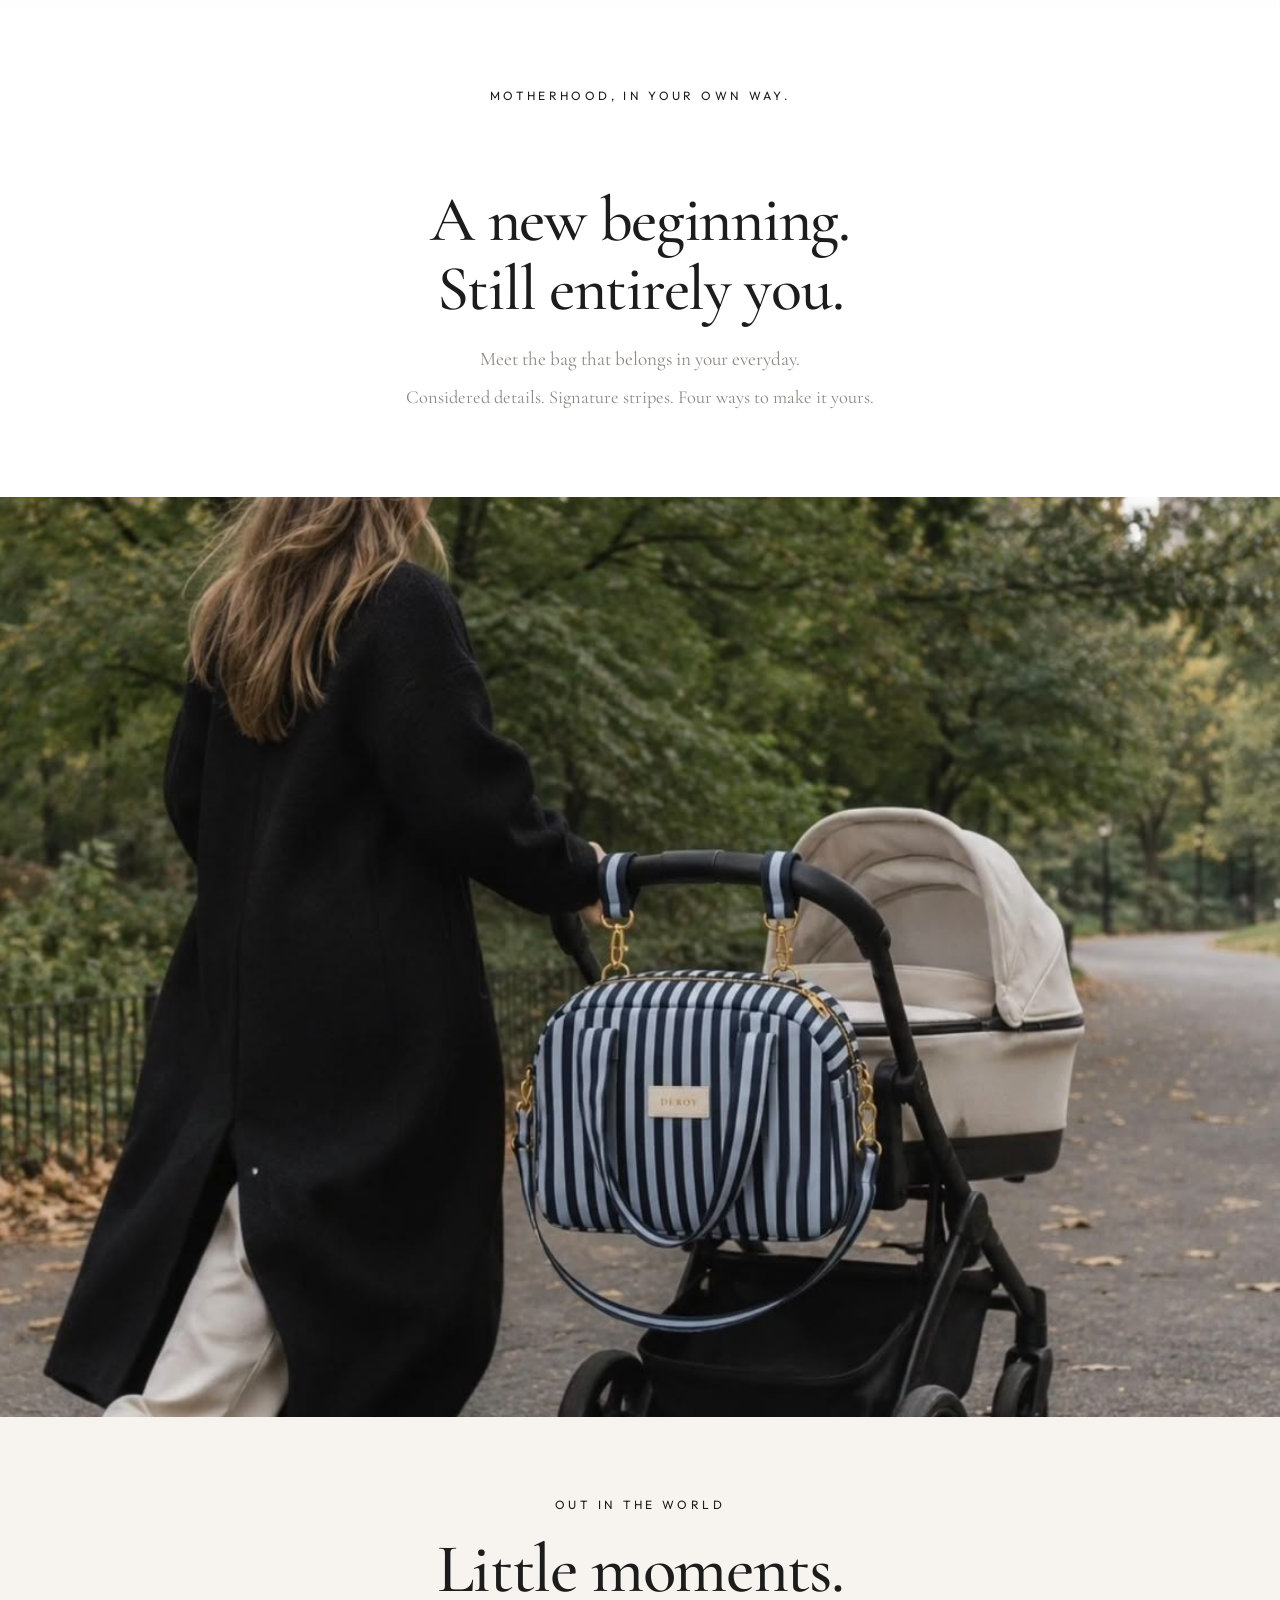
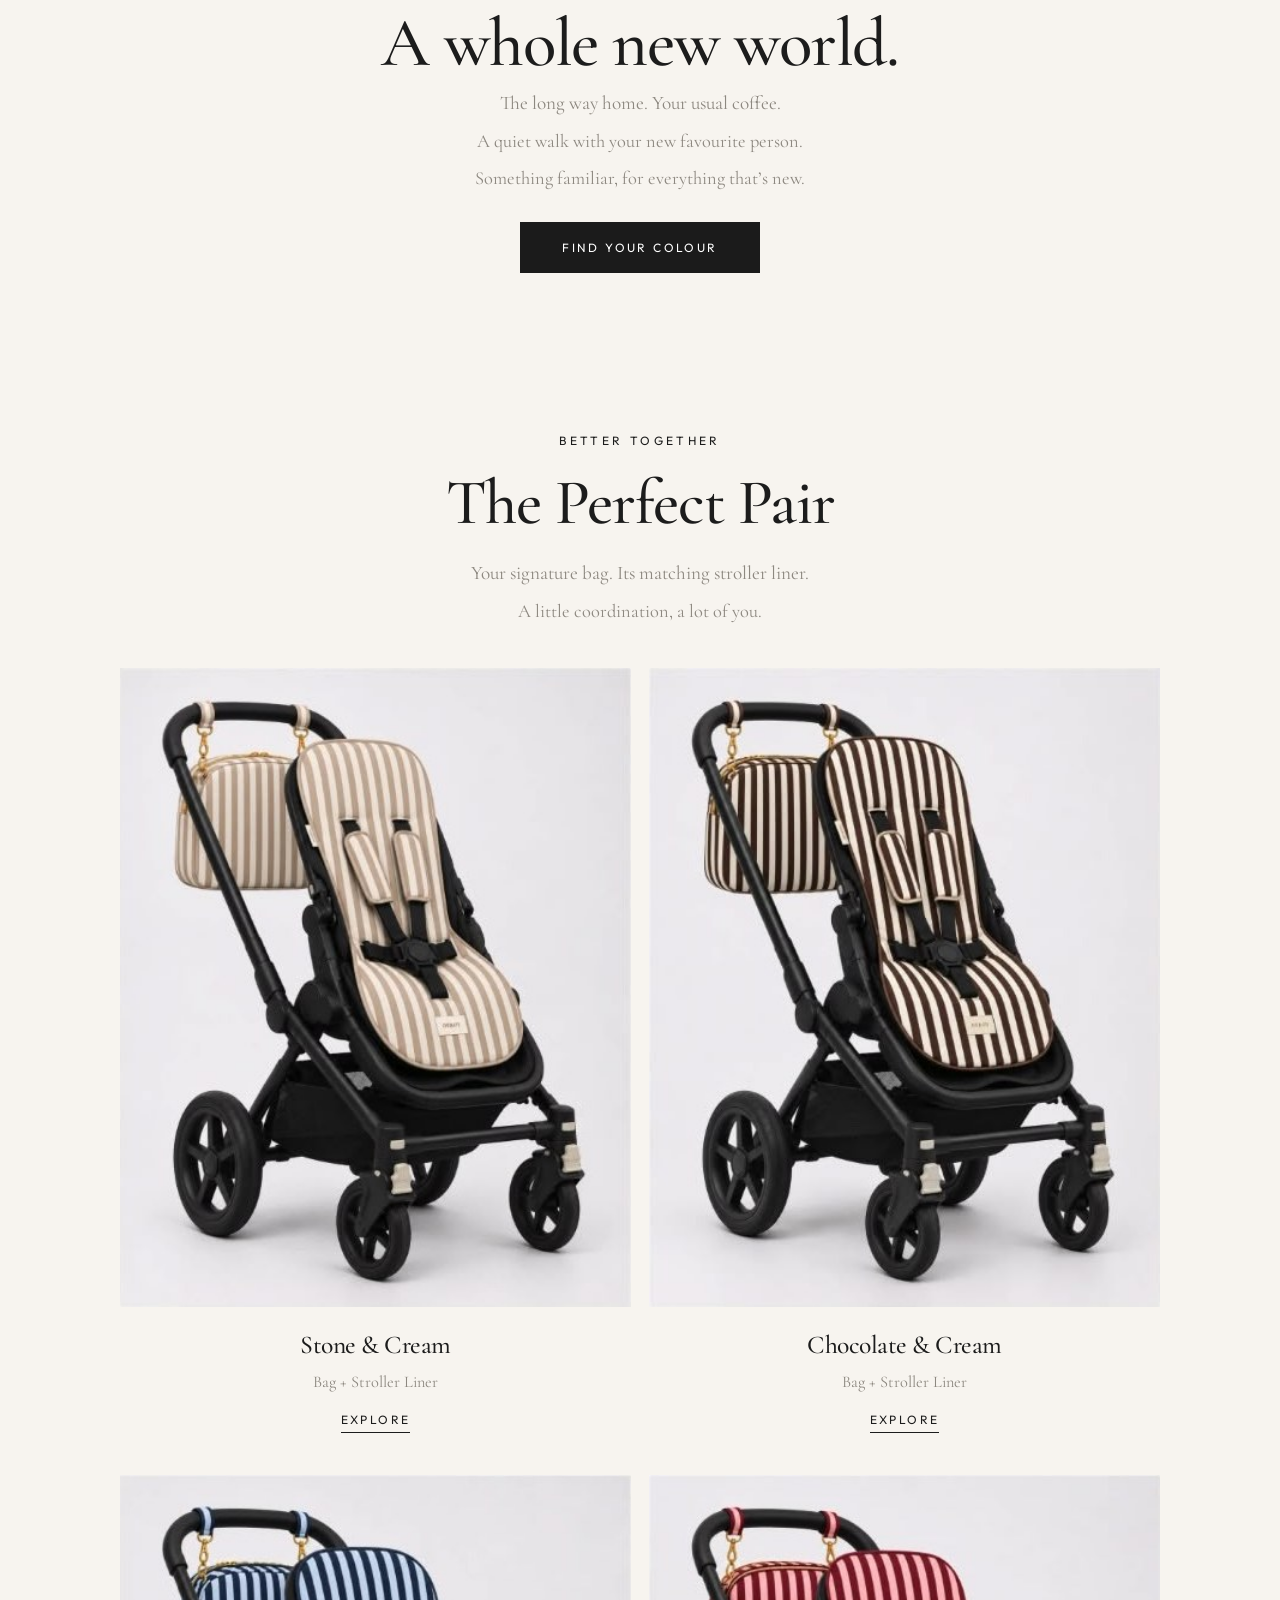
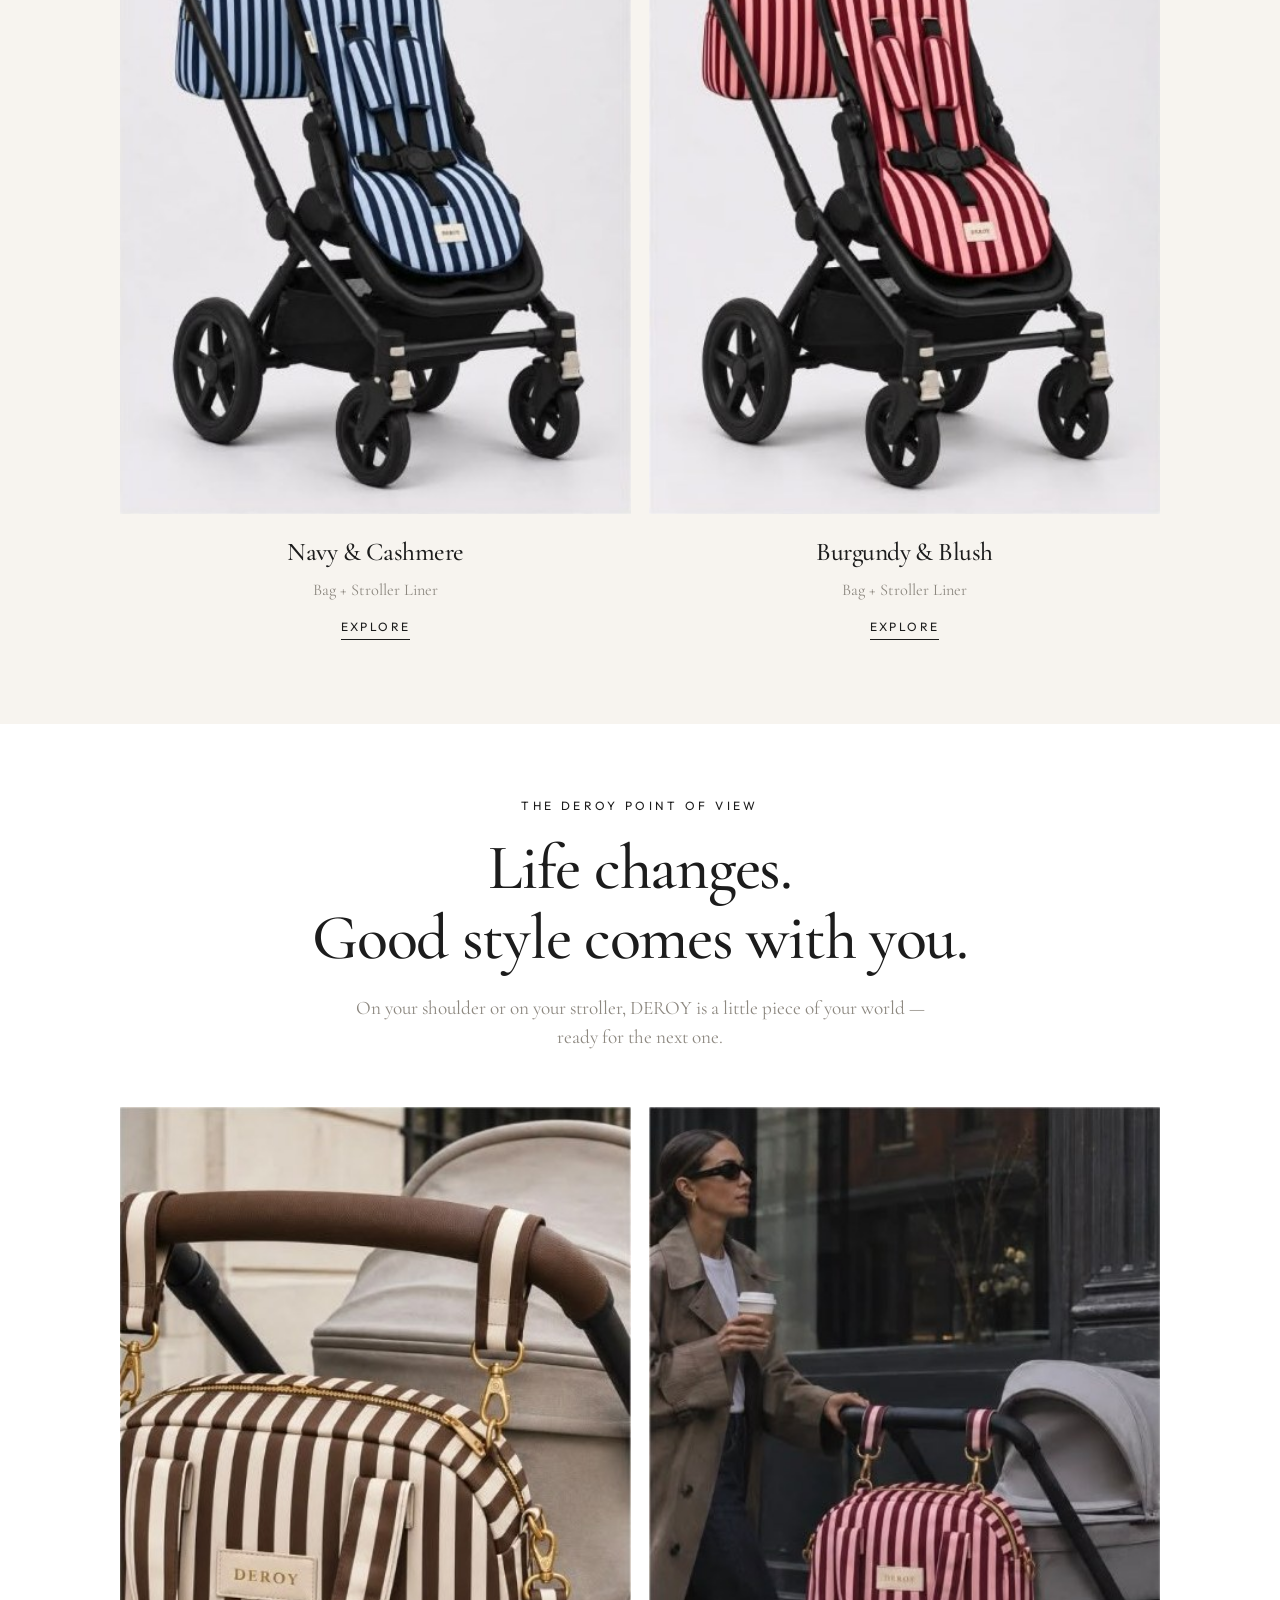
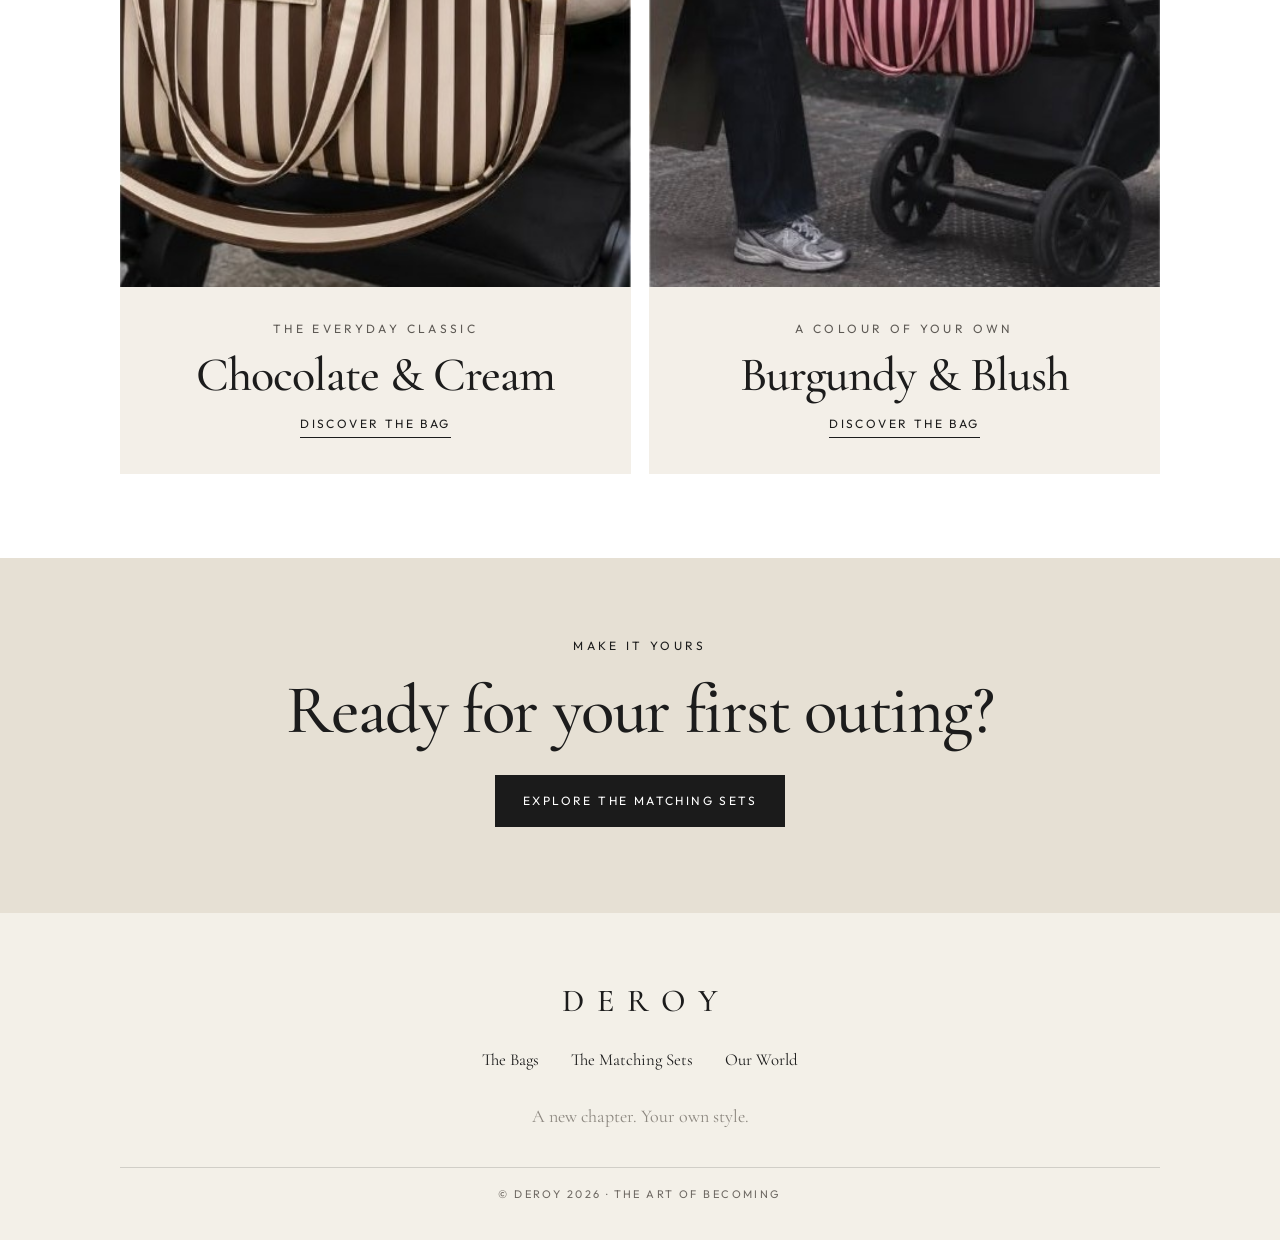
==== commit 761a5b25: "Restore the bags page and the homepage intro." ====
--- a/index.html
+++ b/index.html
@@ -31,6 +31,18 @@
     <section class="hero" aria-label="DEROY">
       <img class="hero-photo" src="assets/hero.jpg" width="1286" height="1495" alt="A woman in a black coat walks a stroller with a stone and cream DEROY bag." data-i18n-alt="alt_hero">
       <a class="hero-hotspot" href="bags.html" data-i18n-aria="hero_cta" aria-label="Explore the collection"></a>
+    </section>
+
+    <p class="quiet-line" data-i18n="motherhood">Motherhood, in your own way.</p>
+
+    <section class="section" id="beginning">
+      <div class="prose">
+        <h2 data-i18n="begin_title">A new beginning.
+Still entirely you.</h2>
+        <p class="lede" data-i18n="begin_l1">Meet the bag that belongs in your everyday.</p>
+        <p class="sub" data-i18n="begin_l2">Considered details. Signature stripes. Four ways to make it yours.</p>
+      </div>
+
     </section>
 
     <section class="moments" id="moments">
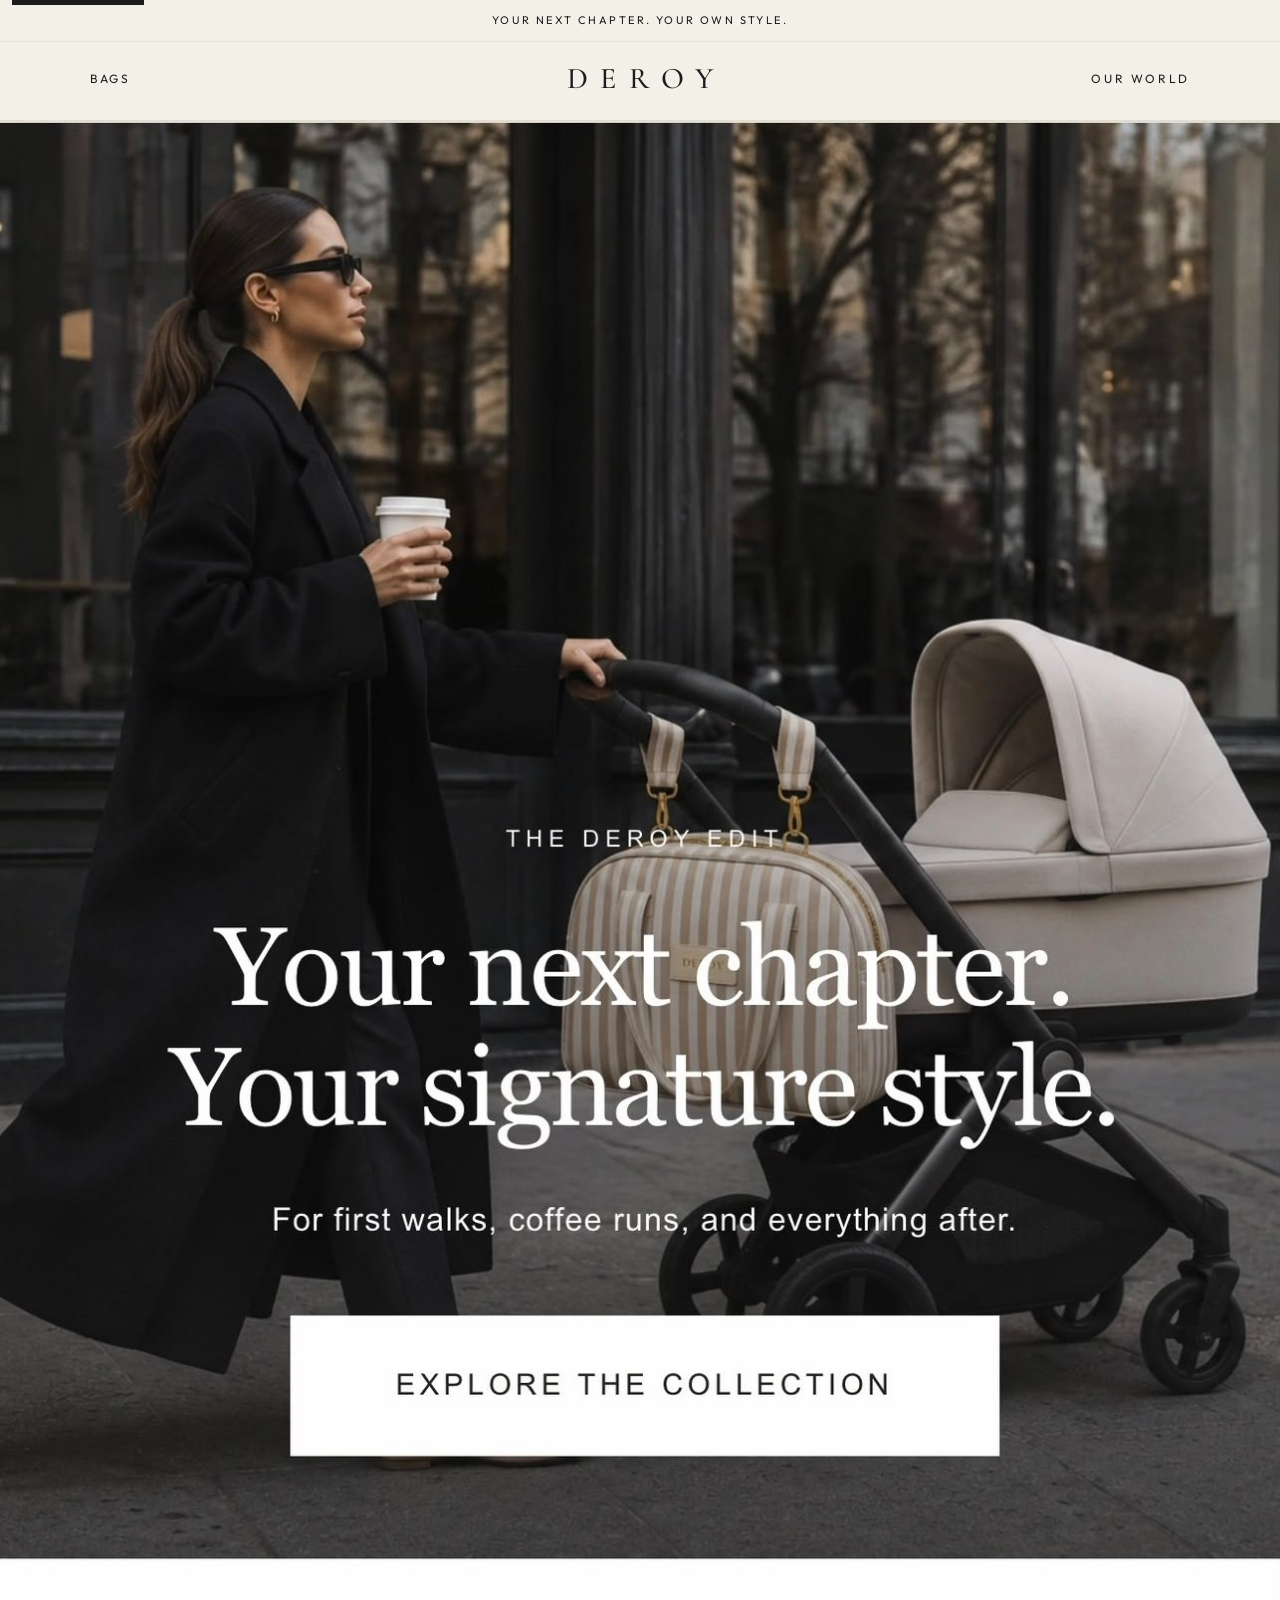
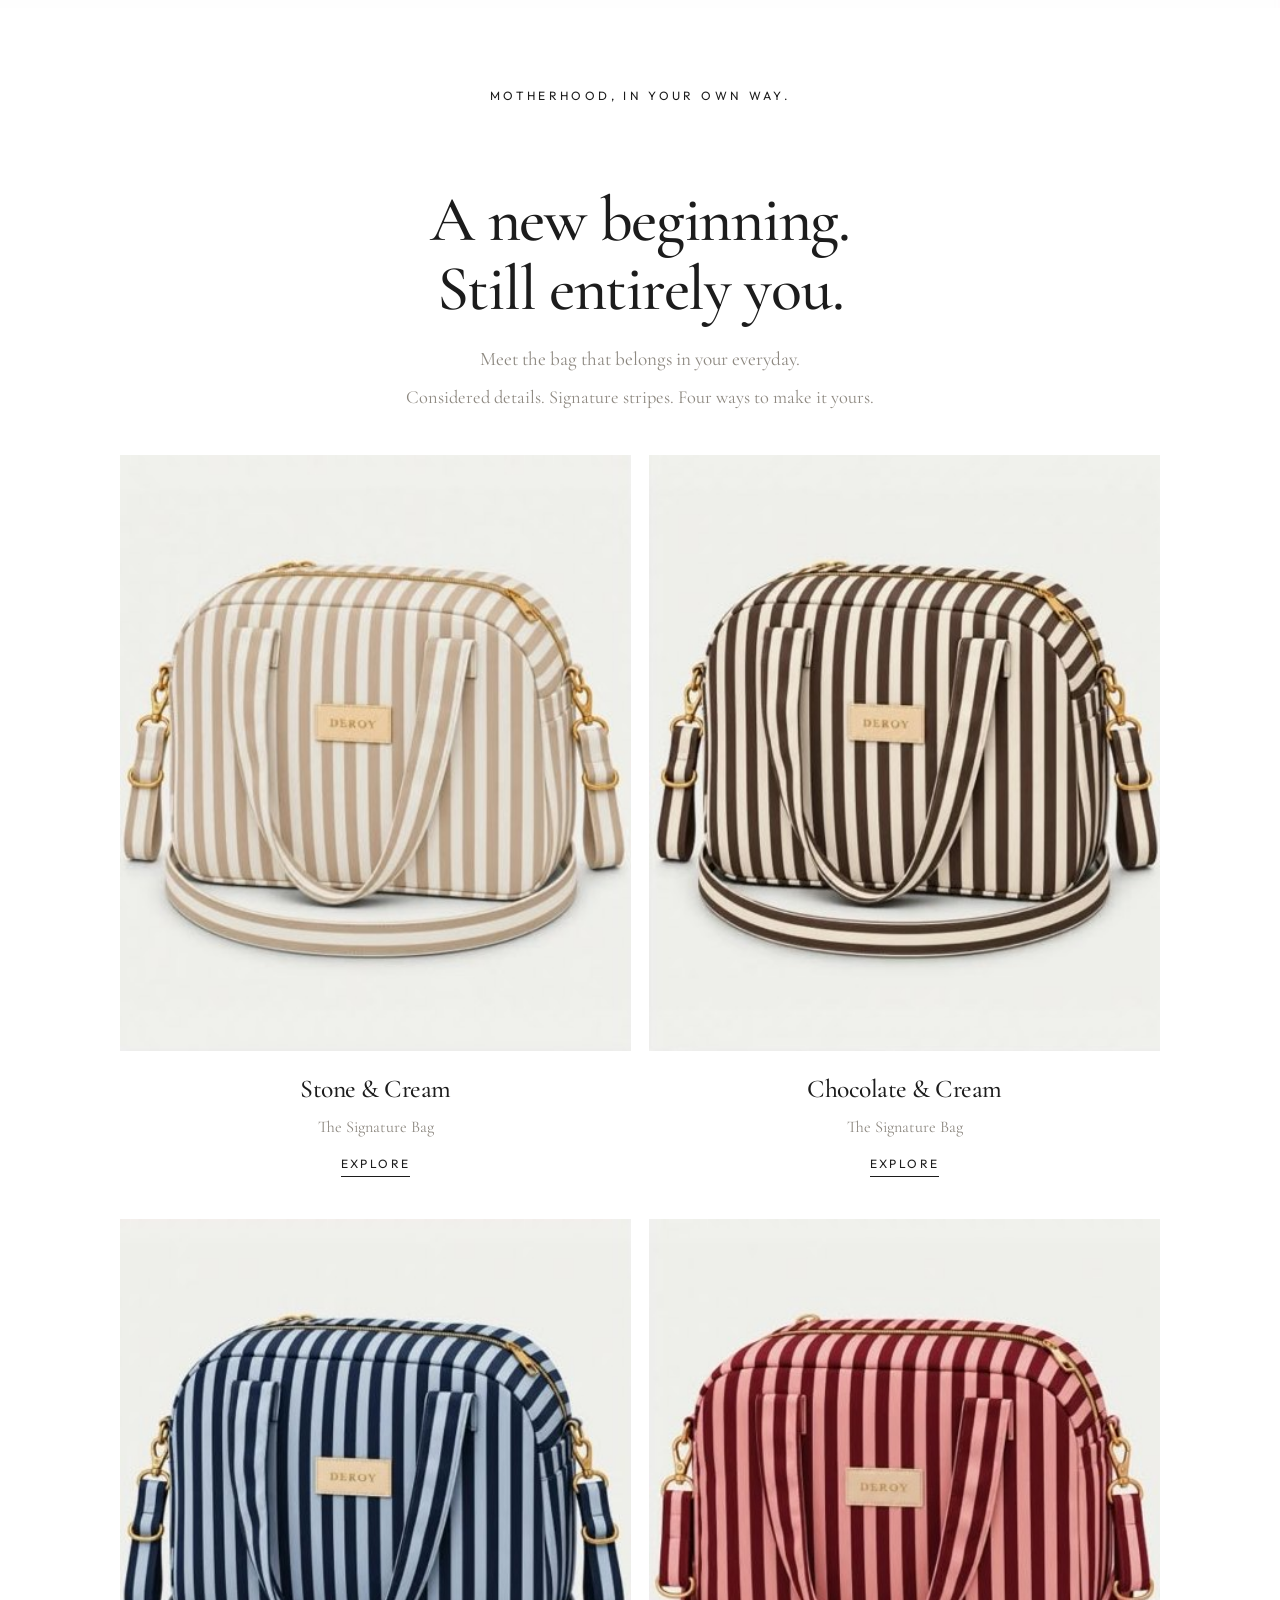
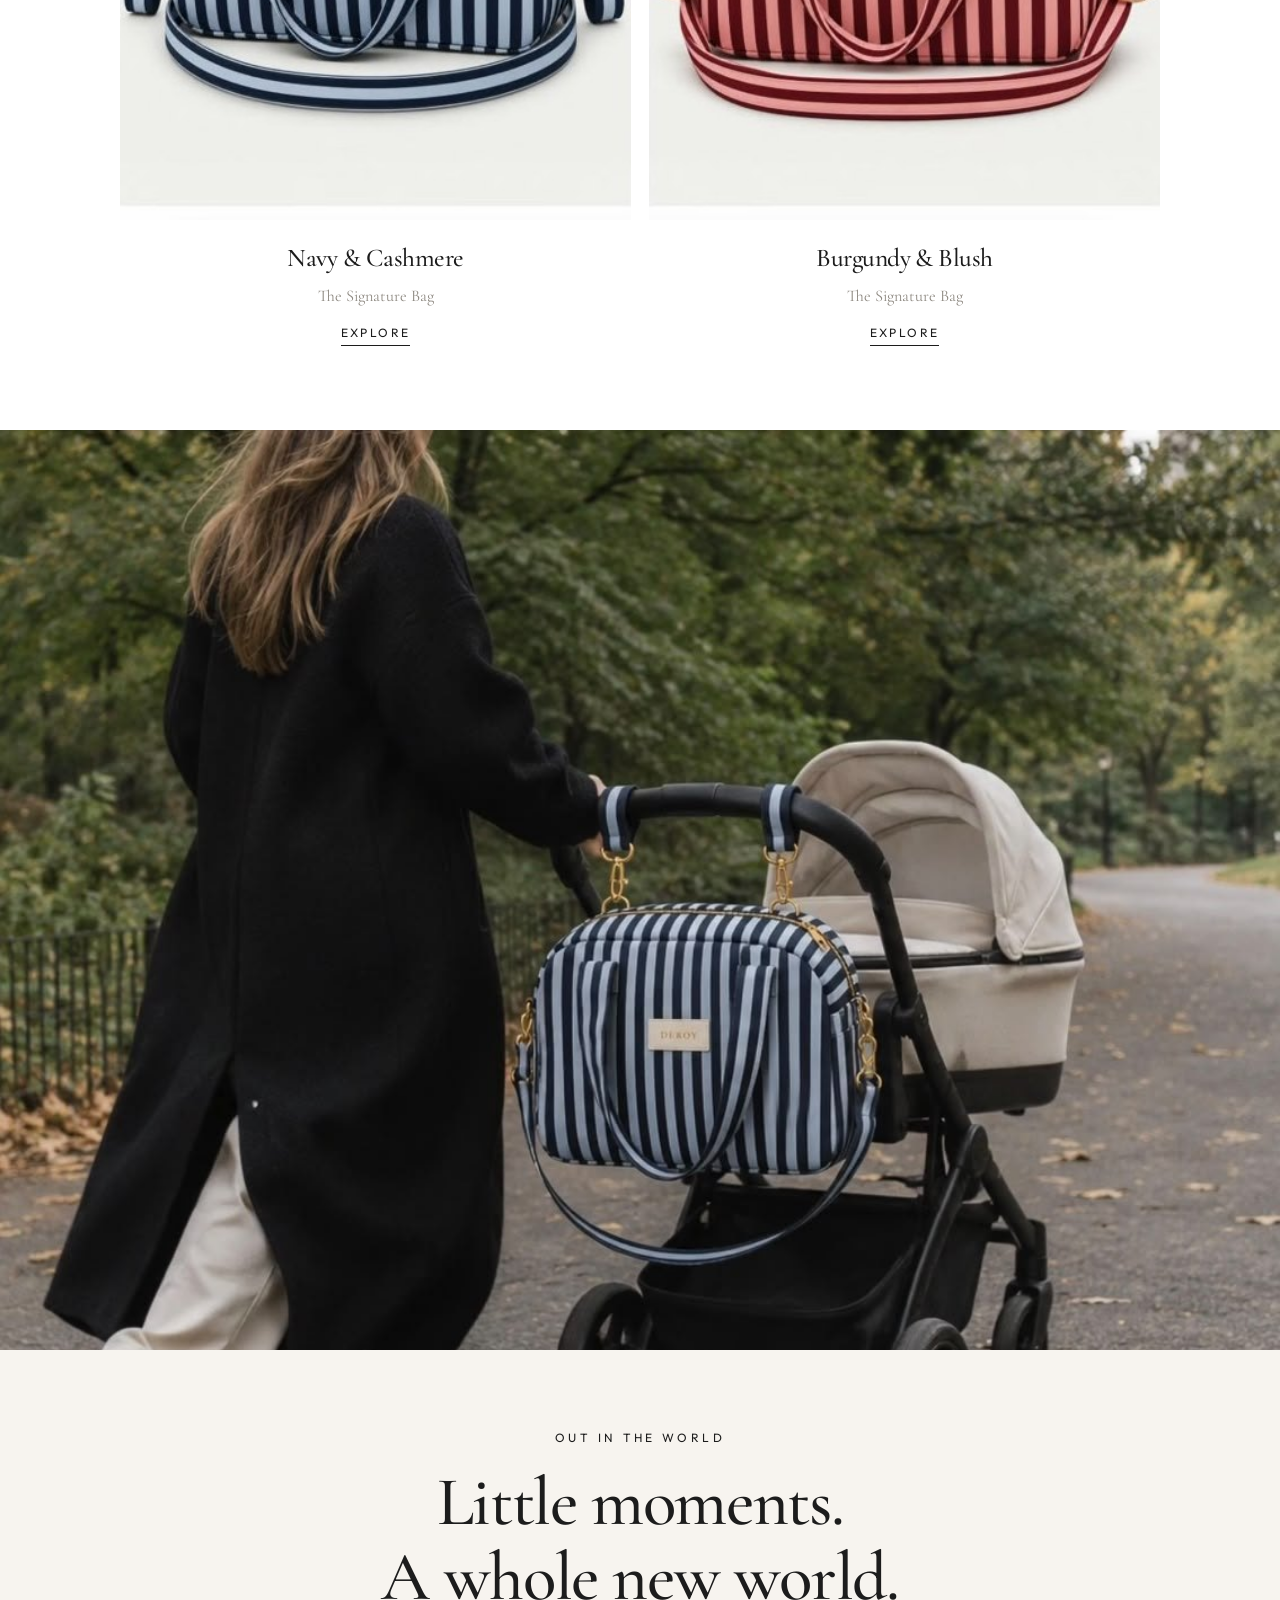
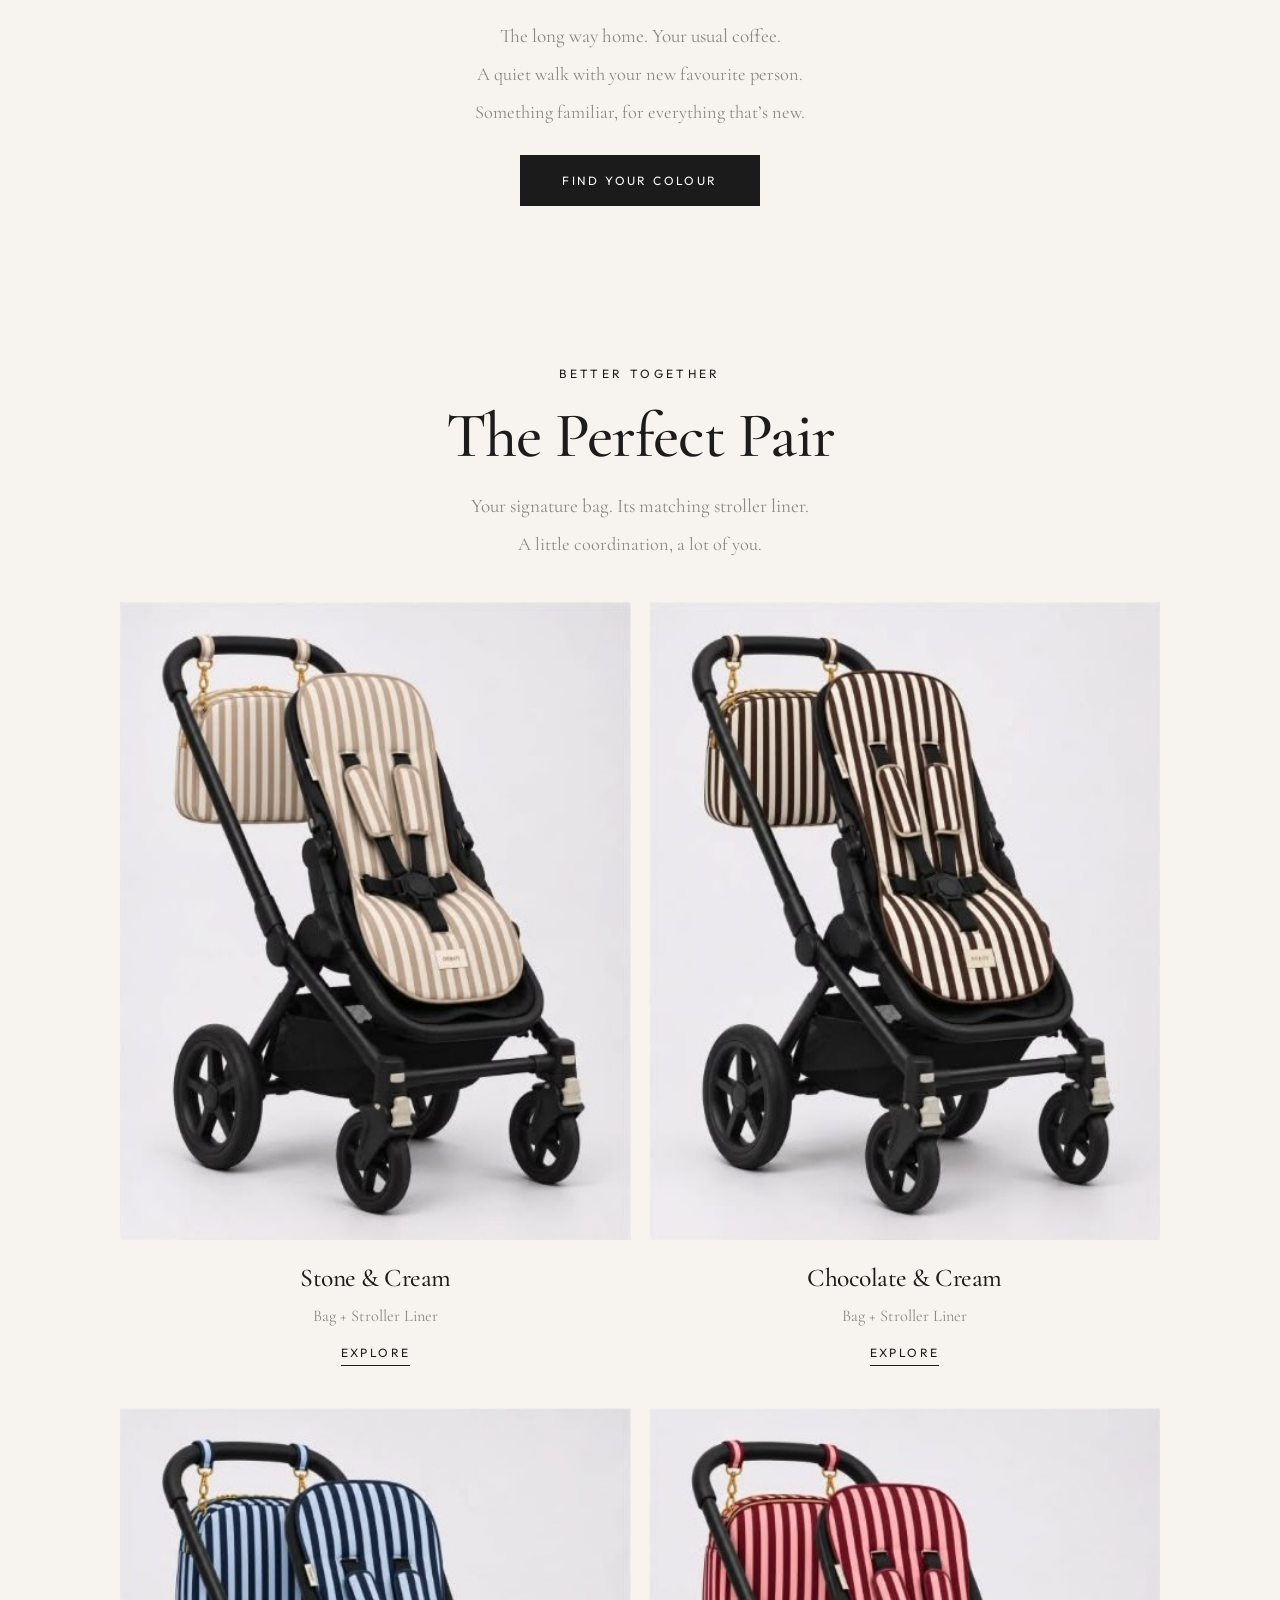
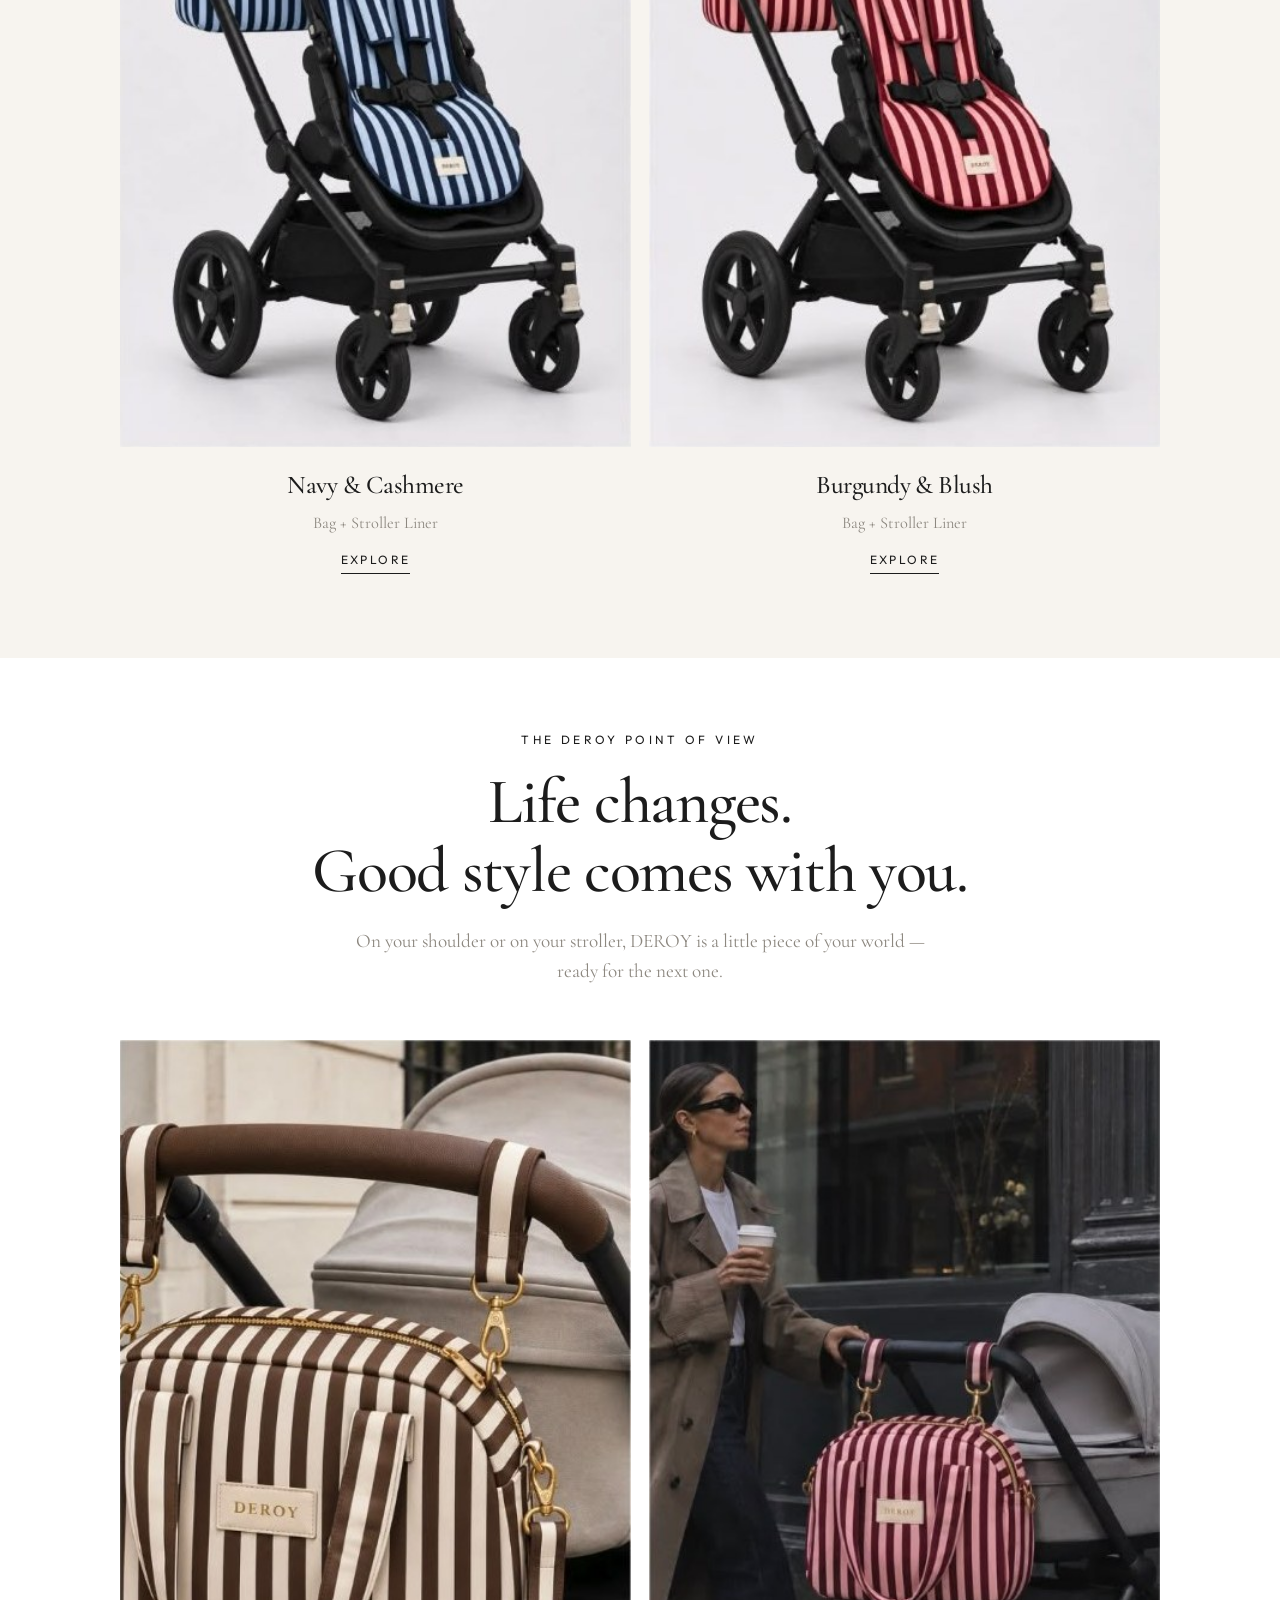
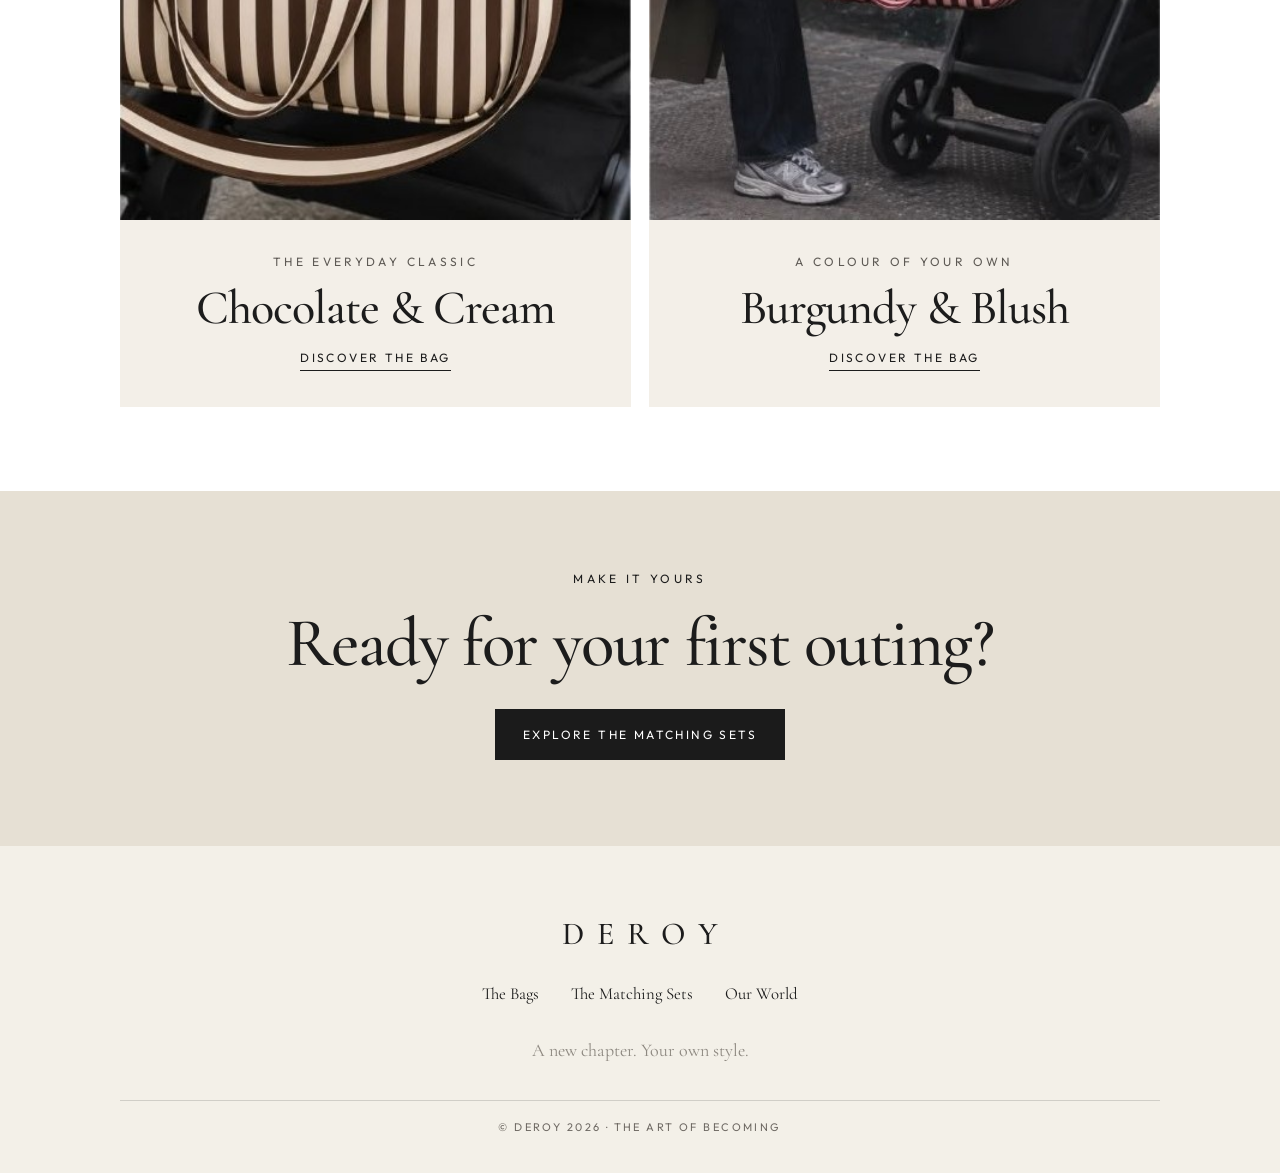
==== commit 4f2569e6: "Put the four signature bags back on the homepage." ====
--- a/index.html
+++ b/index.html
@@ -42,7 +42,34 @@
         <p class="lede" data-i18n="begin_l1">Meet the bag that belongs in your everyday.</p>
         <p class="sub" data-i18n="begin_l2">Considered details. Signature stripes. Four ways to make it yours.</p>
       </div>
-
+      <div class="wrap">
+        <div class="grid-2">
+          <a class="pcard" href="product.html?id=stone&view=bag">
+            <span class="pcard-media"><img src="assets/bag-stone.jpg" width="415" height="484" alt="Stone & Cream"></span>
+            <span class="pcard-name" data-i18n="color_stone">Stone & Cream</span>
+            <span class="pcard-kind" data-i18n="kind_bag">The Signature Bag</span>
+            <span class="pcard-more" data-i18n="explore">Explore</span>
+          </a>
+          <a class="pcard" href="product.html?id=chocolate&view=bag">
+            <span class="pcard-media"><img src="assets/bag-chocolate.jpg" width="415" height="484" alt="Chocolate & Cream"></span>
+            <span class="pcard-name" data-i18n="color_chocolate">Chocolate & Cream</span>
+            <span class="pcard-kind" data-i18n="kind_bag">The Signature Bag</span>
+            <span class="pcard-more" data-i18n="explore">Explore</span>
+          </a>
+          <a class="pcard" href="product.html?id=navy&view=bag">
+            <span class="pcard-media"><img src="assets/bag-navy.jpg" width="415" height="488" alt="Navy & Cashmere"></span>
+            <span class="pcard-name" data-i18n="color_navy">Navy & Cashmere</span>
+            <span class="pcard-kind" data-i18n="kind_bag">The Signature Bag</span>
+            <span class="pcard-more" data-i18n="explore">Explore</span>
+          </a>
+          <a class="pcard" href="product.html?id=burgundy&view=bag">
+            <span class="pcard-media"><img src="assets/bag-burgundy.jpg" width="415" height="488" alt="Burgundy & Blush"></span>
+            <span class="pcard-name" data-i18n="color_burgundy">Burgundy & Blush</span>
+            <span class="pcard-kind" data-i18n="kind_bag">The Signature Bag</span>
+            <span class="pcard-more" data-i18n="explore">Explore</span>
+          </a>
+        </div>
+      </div>
     </section>
 
     <section class="moments" id="moments">
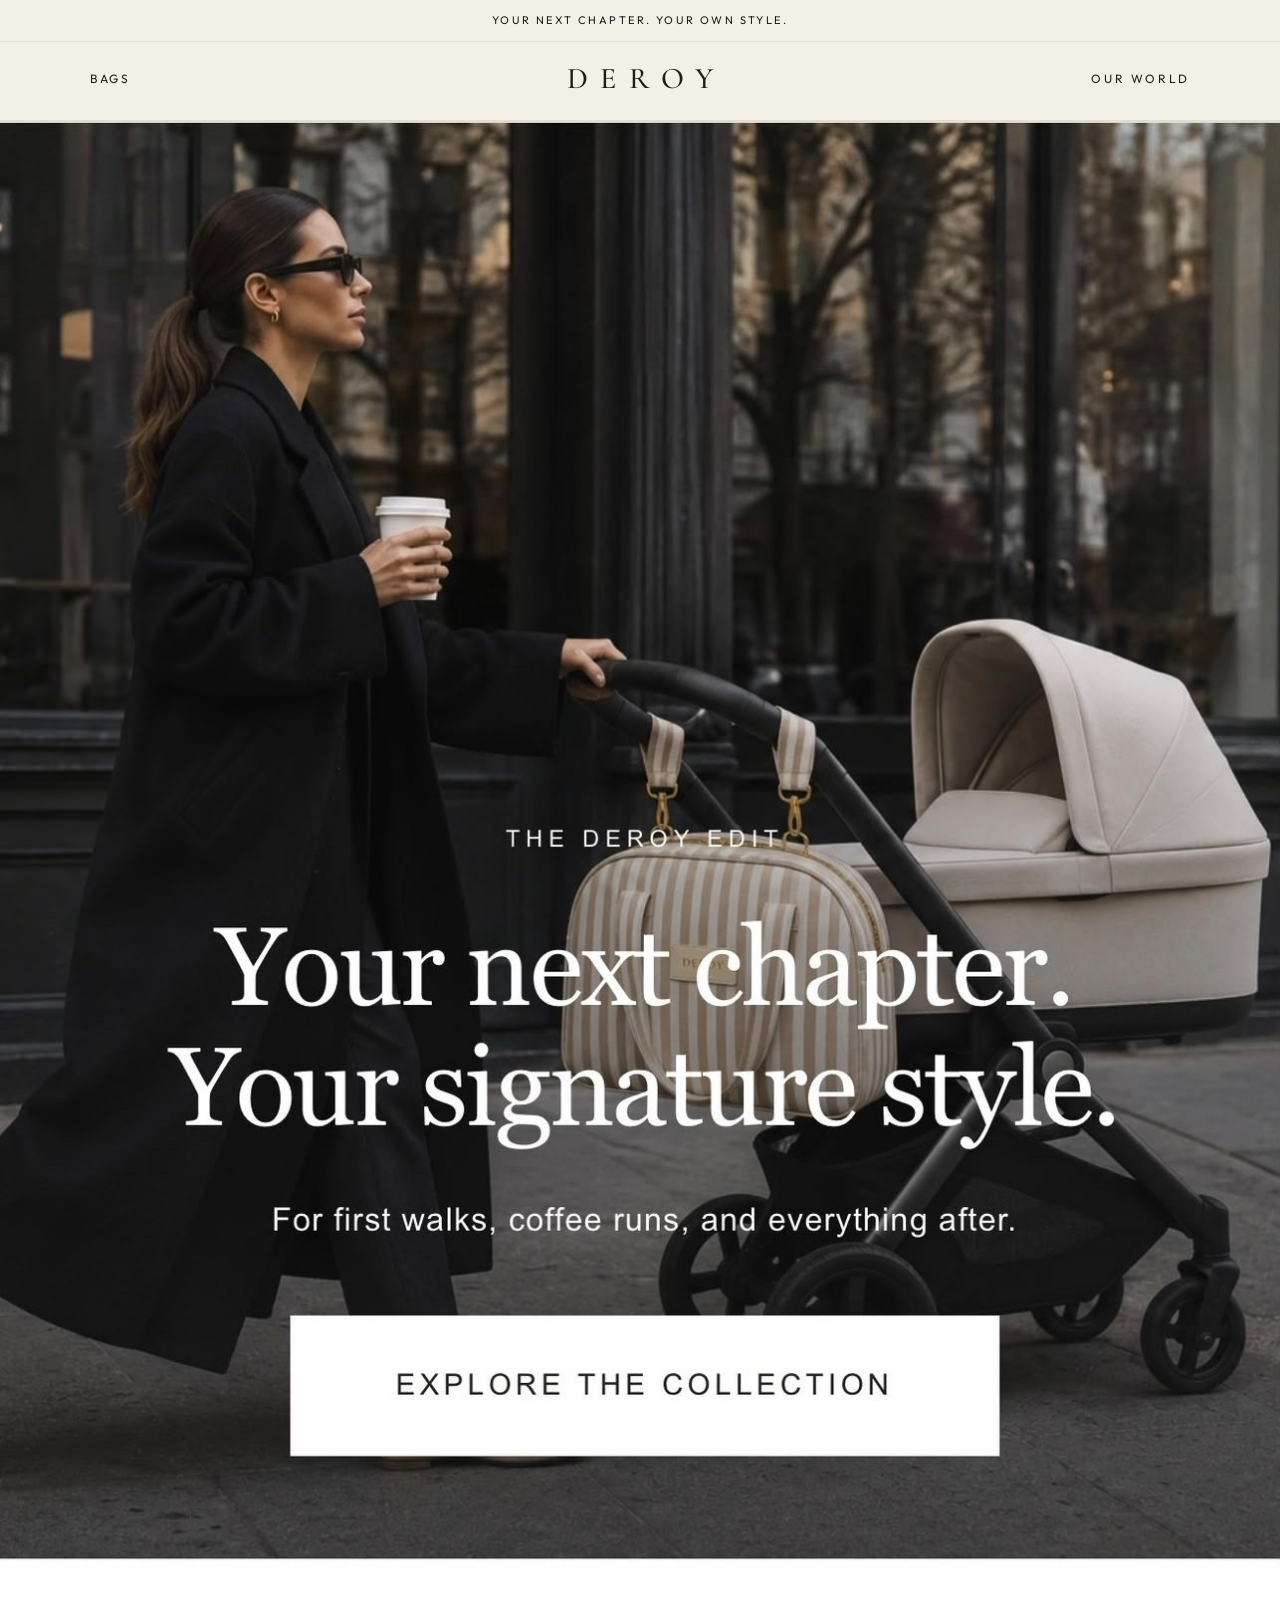
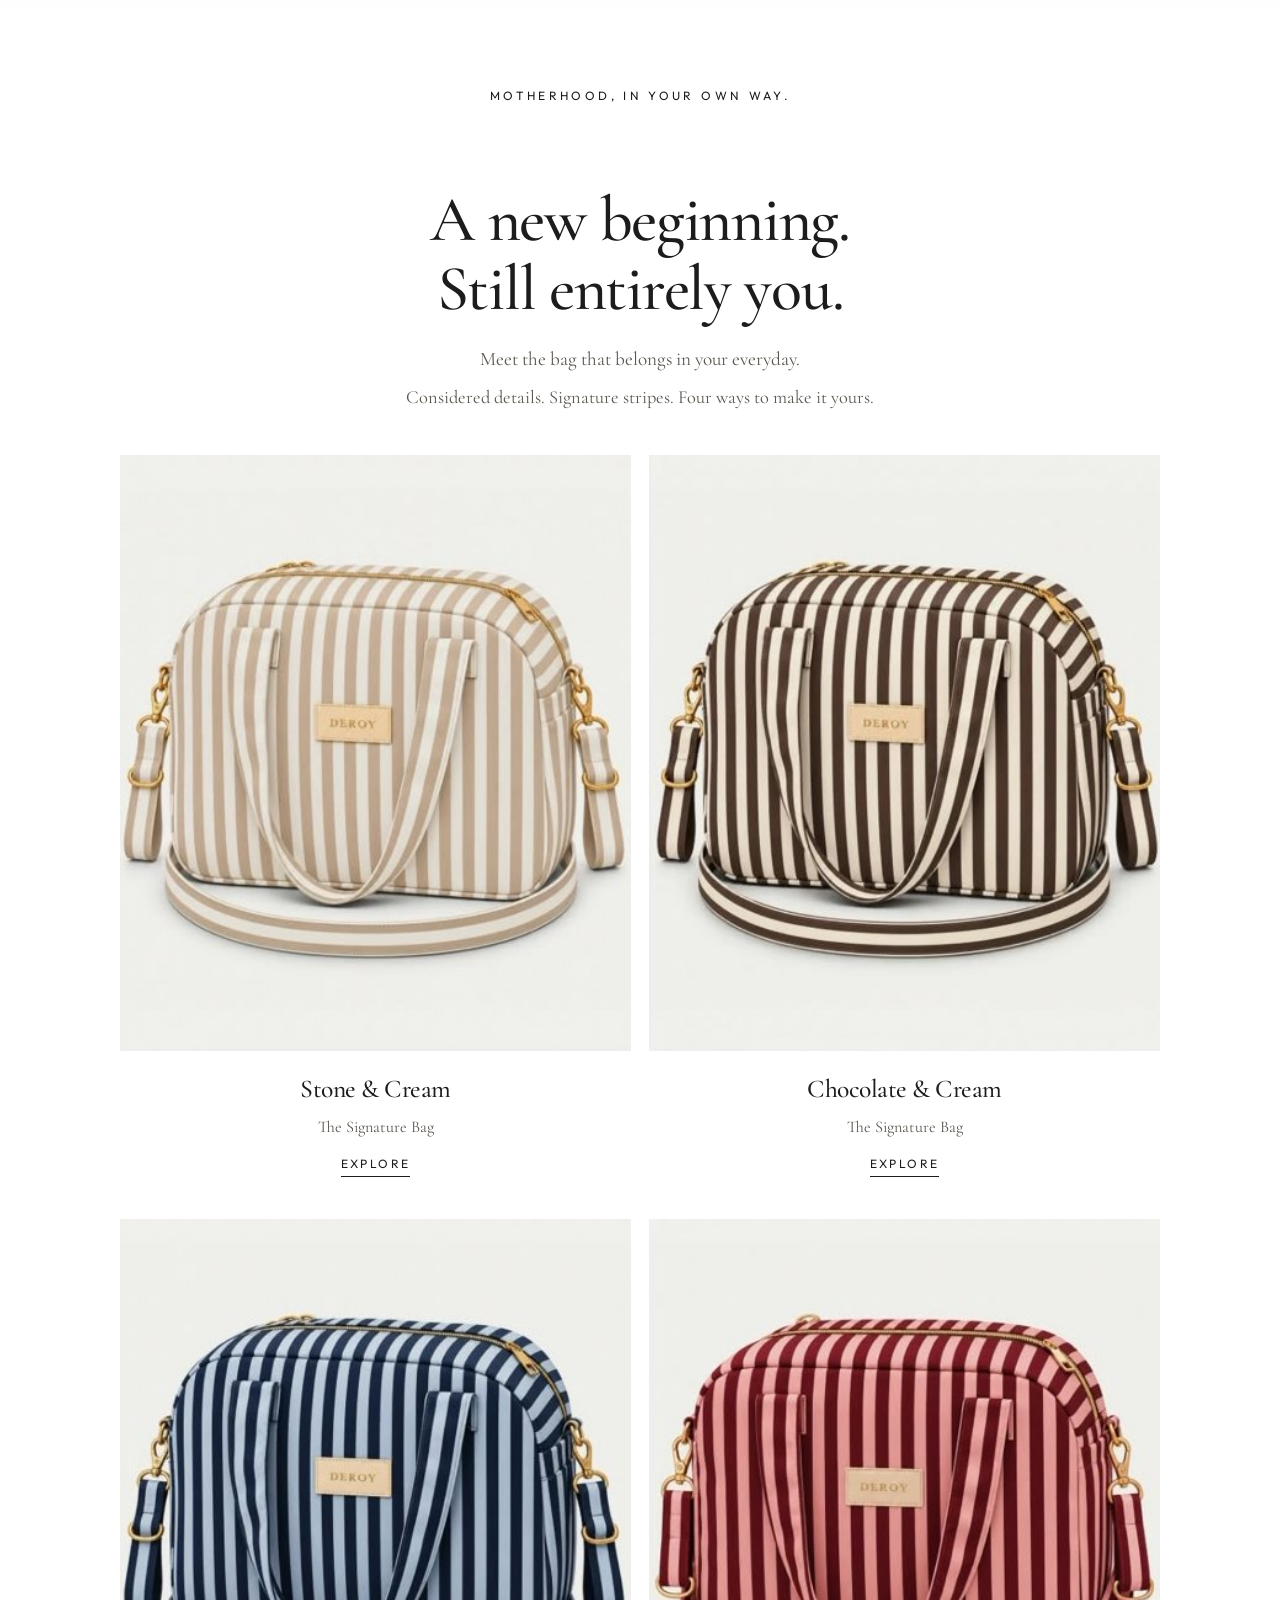
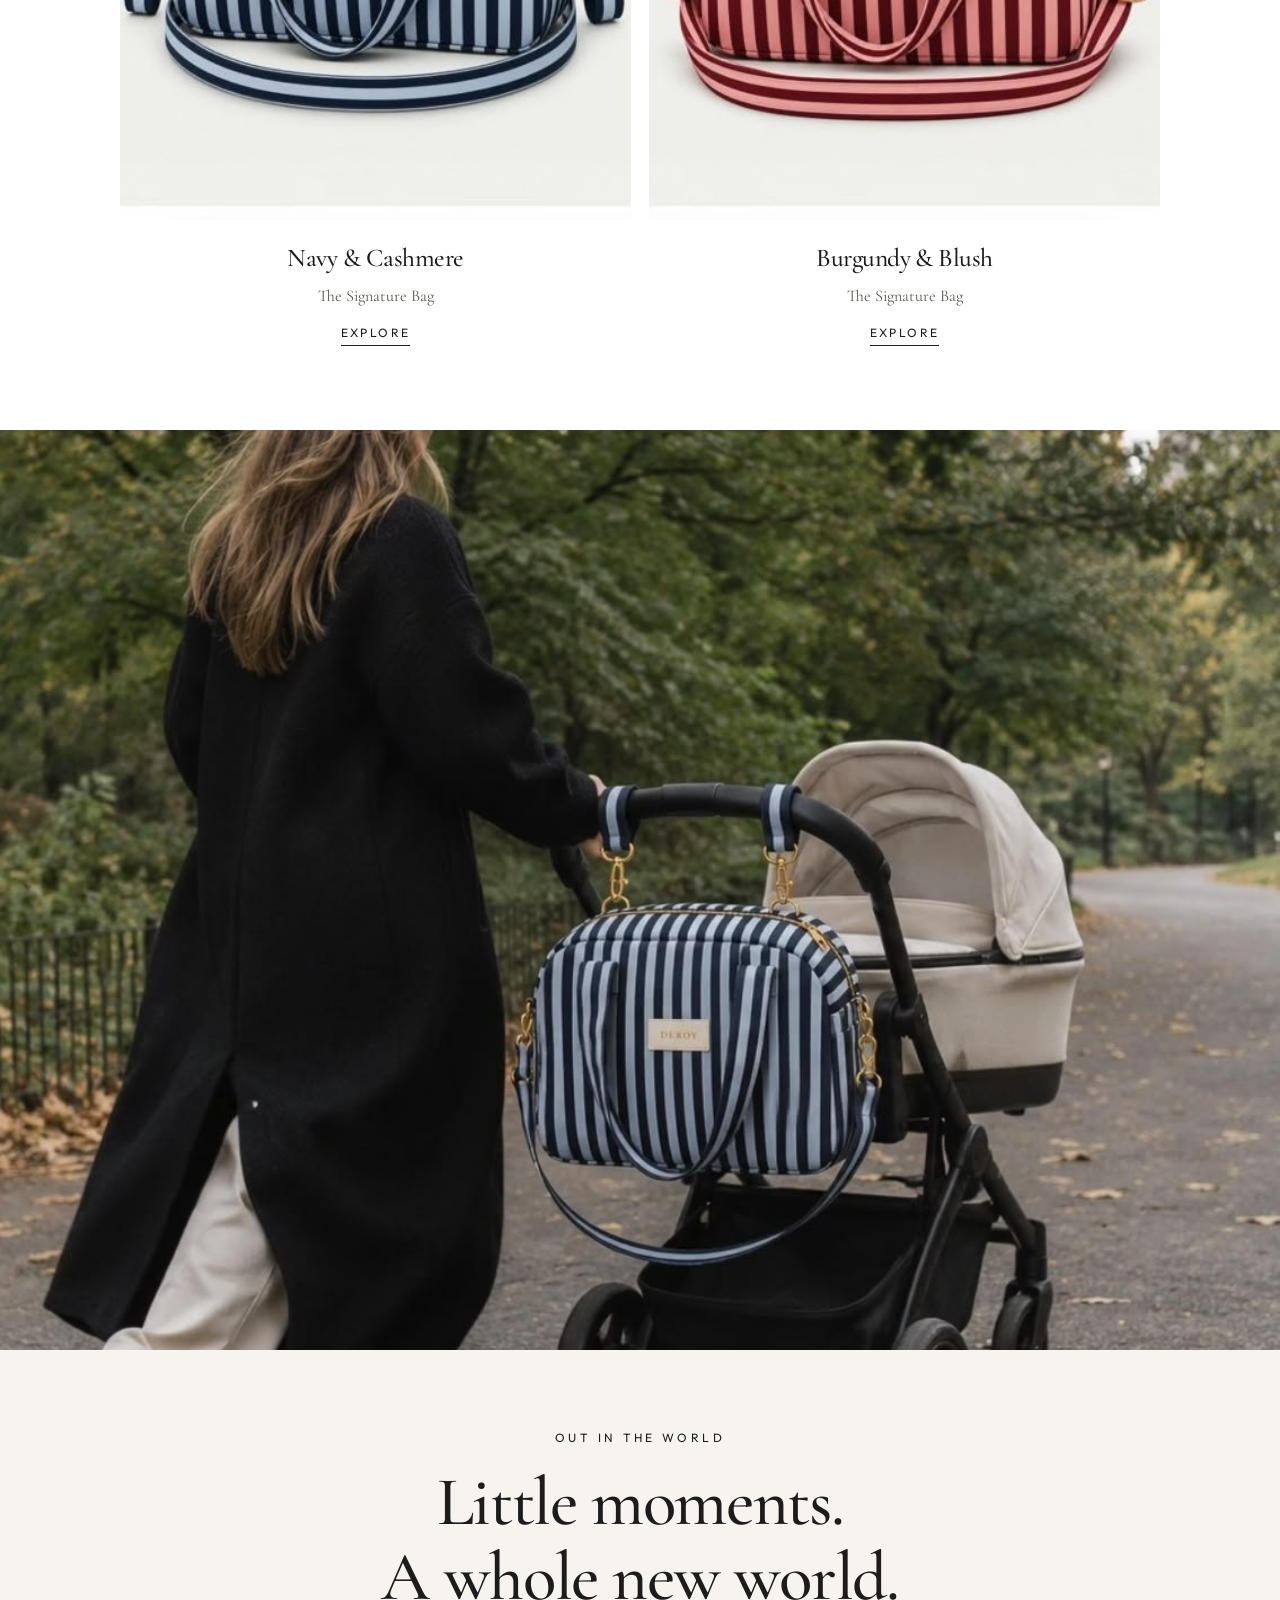
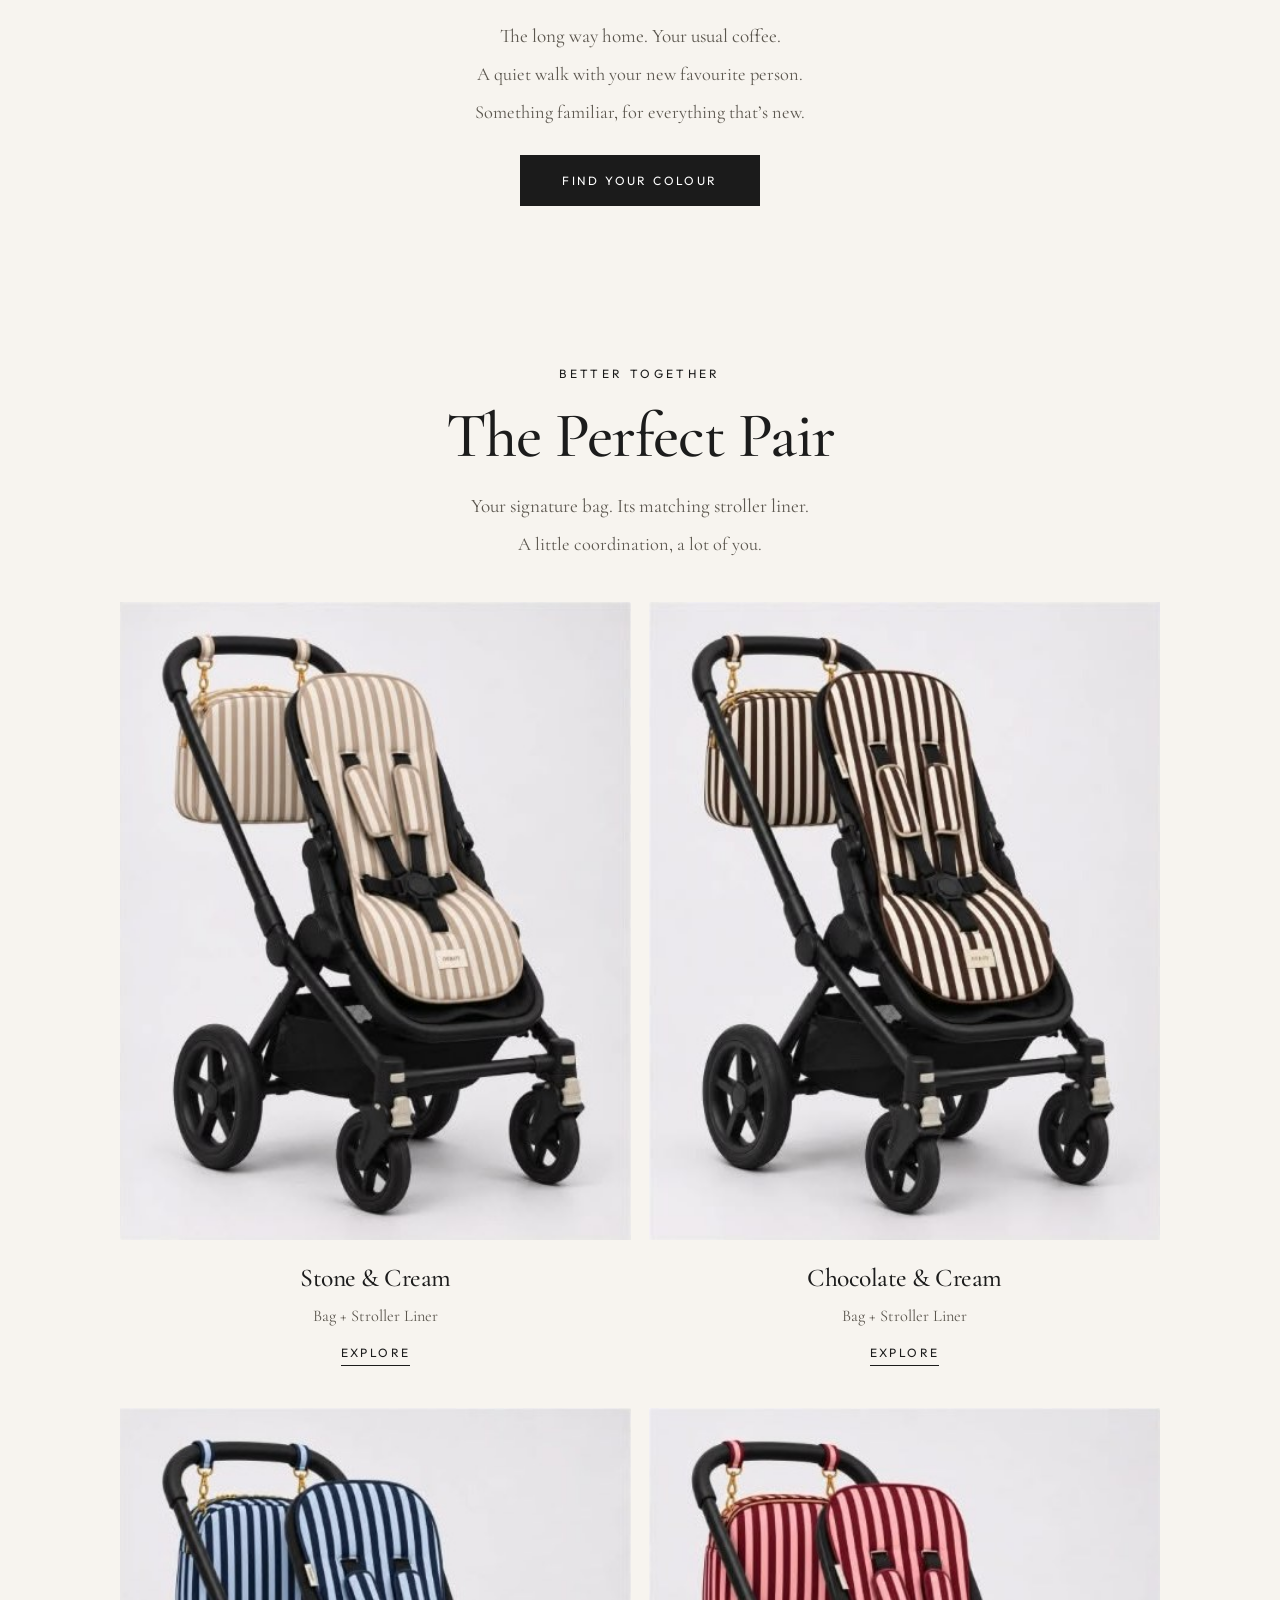
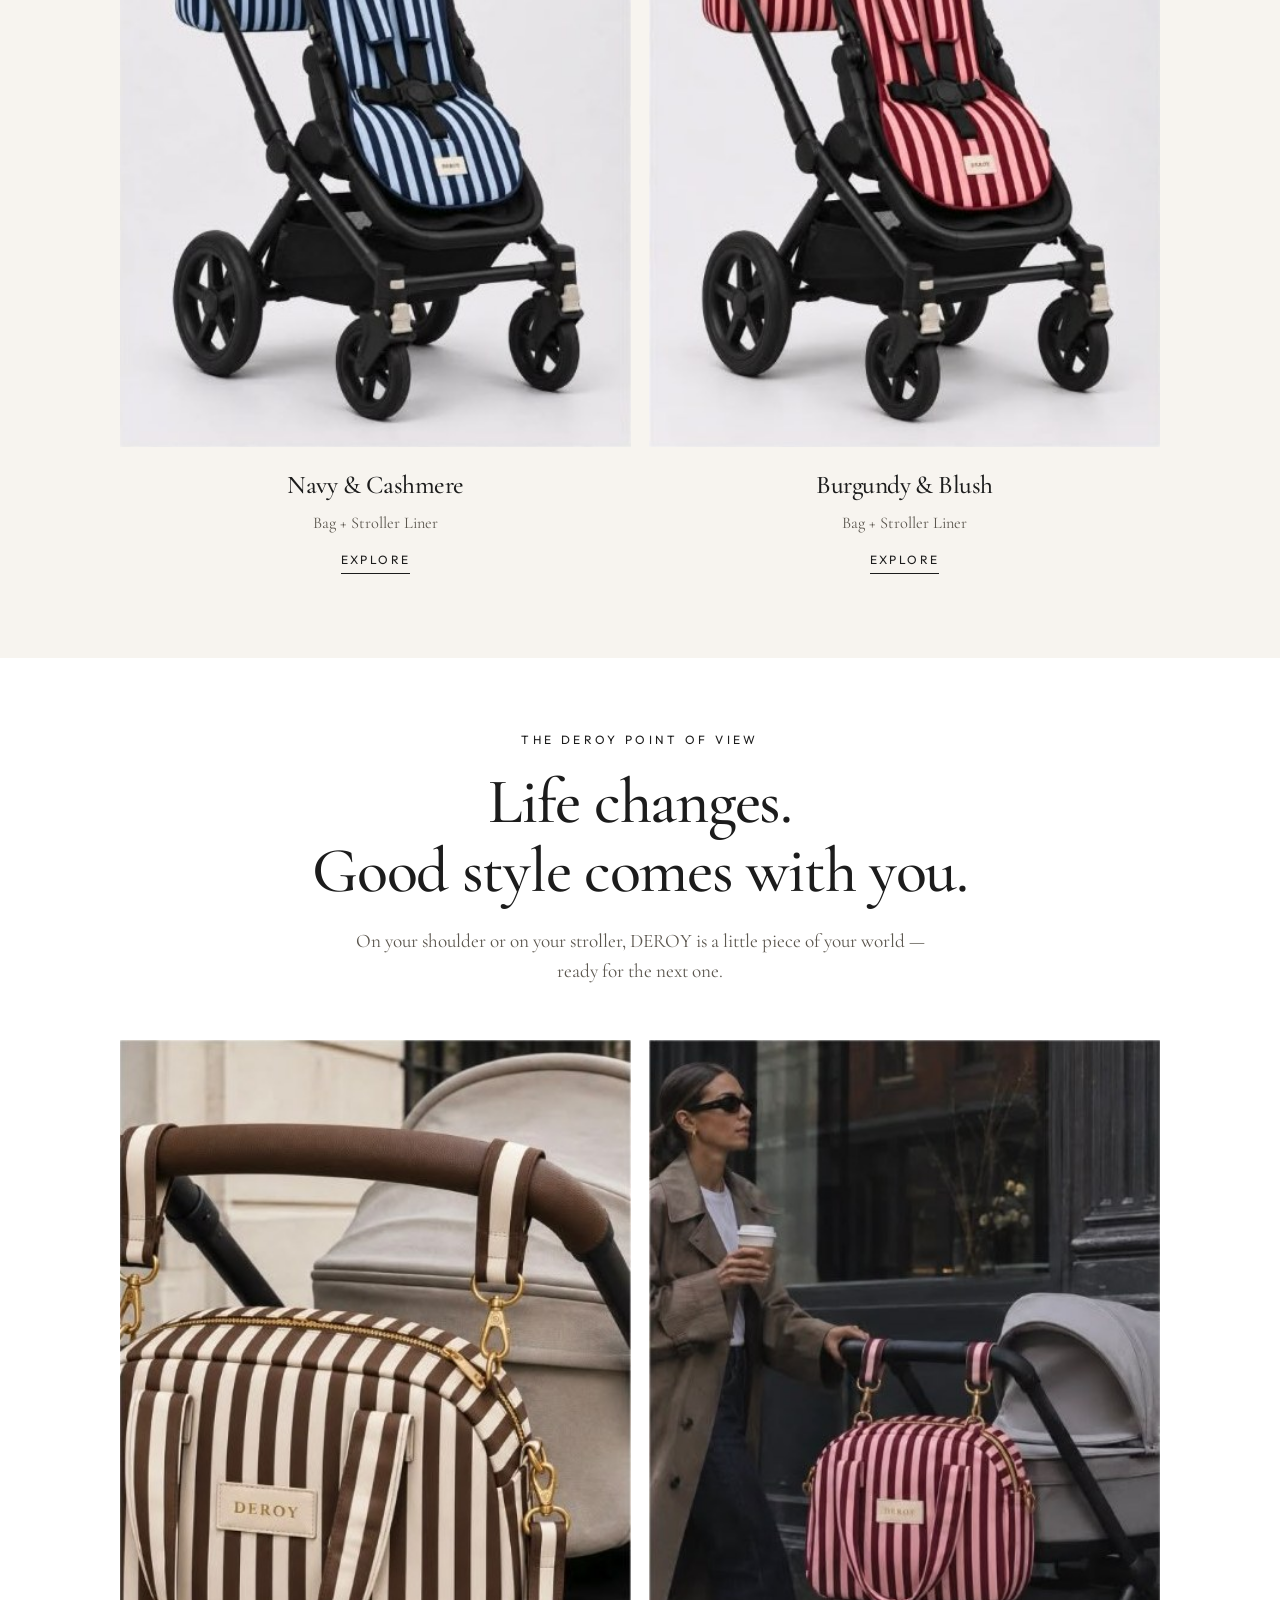
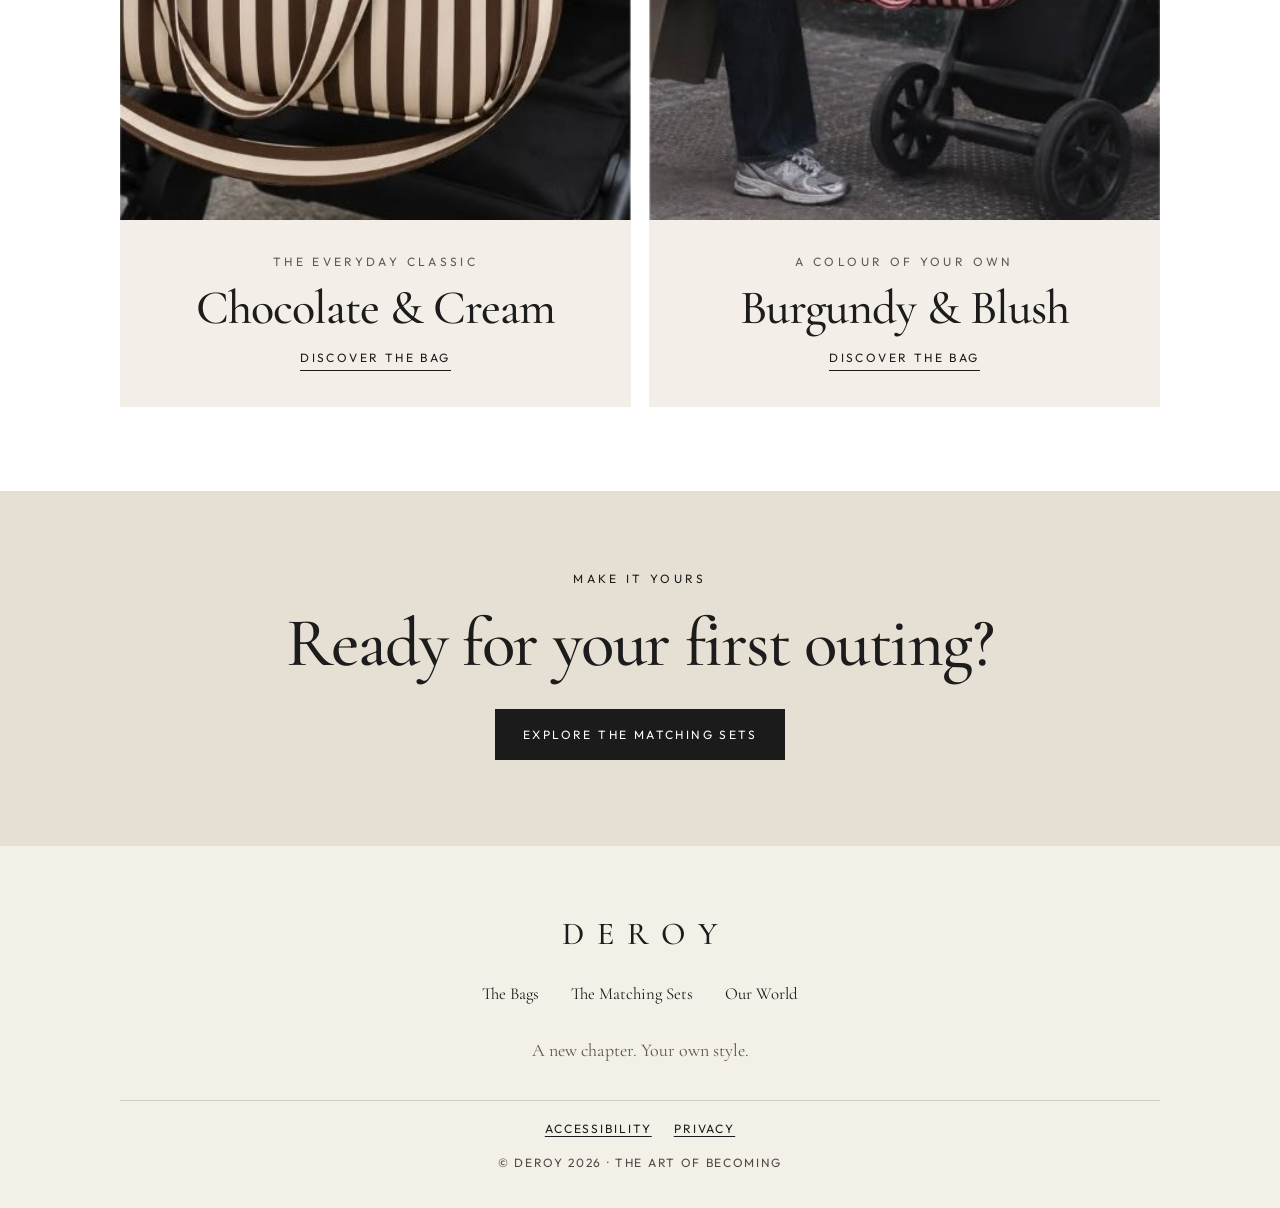
==== commit 16361400: "Add an accessibility statement and a privacy policy that match the site." ====
--- a/index.html
+++ b/index.html
@@ -10,7 +10,7 @@
   <link rel="preconnect" href="https://fonts.googleapis.com">
   <link rel="preconnect" href="https://fonts.gstatic.com" crossorigin>
   <link href="https://fonts.googleapis.com/css2?family=Cormorant+Garamond:wght@500;600&family=Outfit:wght@300;400;500&display=swap" rel="stylesheet">
-  <link rel="stylesheet" href="css/styles.css">
+  <link rel="stylesheet" href="css/styles.css?v=20261104">
 </head>
 <body data-page="home">
   <a class="skip" href="#content">Skip to content</a>
@@ -25,7 +25,7 @@
     </nav>
   </header>
 
-  <main id="content">
+  <main id="content" tabindex="-1">
     <h1 class="sr-only en-title" data-i18n="hero_title">Your next chapter.
 Your signature style.</h1>
     <section class="hero" aria-label="DEROY">
@@ -45,25 +45,25 @@
       <div class="wrap">
         <div class="grid-2">
           <a class="pcard" href="product.html?id=stone&view=bag">
-            <span class="pcard-media"><img src="assets/bag-stone.jpg" width="415" height="484" alt="Stone & Cream"></span>
+            <span class="pcard-media"><img src="assets/bag-stone.jpg" width="415" height="484" alt=""></span>
             <span class="pcard-name" data-i18n="color_stone">Stone & Cream</span>
             <span class="pcard-kind" data-i18n="kind_bag">The Signature Bag</span>
             <span class="pcard-more" data-i18n="explore">Explore</span>
           </a>
           <a class="pcard" href="product.html?id=chocolate&view=bag">
-            <span class="pcard-media"><img src="assets/bag-chocolate.jpg" width="415" height="484" alt="Chocolate & Cream"></span>
+            <span class="pcard-media"><img src="assets/bag-chocolate.jpg" width="415" height="484" alt=""></span>
             <span class="pcard-name" data-i18n="color_chocolate">Chocolate & Cream</span>
             <span class="pcard-kind" data-i18n="kind_bag">The Signature Bag</span>
             <span class="pcard-more" data-i18n="explore">Explore</span>
           </a>
           <a class="pcard" href="product.html?id=navy&view=bag">
-            <span class="pcard-media"><img src="assets/bag-navy.jpg" width="415" height="488" alt="Navy & Cashmere"></span>
+            <span class="pcard-media"><img src="assets/bag-navy.jpg" width="415" height="488" alt=""></span>
             <span class="pcard-name" data-i18n="color_navy">Navy & Cashmere</span>
             <span class="pcard-kind" data-i18n="kind_bag">The Signature Bag</span>
             <span class="pcard-more" data-i18n="explore">Explore</span>
           </a>
           <a class="pcard" href="product.html?id=burgundy&view=bag">
-            <span class="pcard-media"><img src="assets/bag-burgundy.jpg" width="415" height="488" alt="Burgundy & Blush"></span>
+            <span class="pcard-media"><img src="assets/bag-burgundy.jpg" width="415" height="488" alt=""></span>
             <span class="pcard-name" data-i18n="color_burgundy">Burgundy & Blush</span>
             <span class="pcard-kind" data-i18n="kind_bag">The Signature Bag</span>
             <span class="pcard-more" data-i18n="explore">Explore</span>
@@ -95,25 +95,25 @@
         </div>
         <div class="grid-2">
           <a class="pcard" href="product.html?id=stone&view=set">
-            <span class="pcard-media"><img src="assets/set-stone.jpg" width="426" height="532" alt="Stone & Cream set"></span>
+            <span class="pcard-media"><img src="assets/set-stone.jpg" width="426" height="532" alt=""></span>
             <span class="pcard-name" data-i18n="color_stone">Stone & Cream</span>
             <span class="pcard-kind" data-i18n="kind_set">Bag + Stroller Liner</span>
             <span class="pcard-more" data-i18n="explore">Explore</span>
           </a>
           <a class="pcard" href="product.html?id=chocolate&view=set">
-            <span class="pcard-media"><img src="assets/set-chocolate.jpg" width="426" height="532" alt="Chocolate & Cream set"></span>
+            <span class="pcard-media"><img src="assets/set-chocolate.jpg" width="426" height="532" alt=""></span>
             <span class="pcard-name" data-i18n="color_chocolate">Chocolate & Cream</span>
             <span class="pcard-kind" data-i18n="kind_set">Bag + Stroller Liner</span>
             <span class="pcard-more" data-i18n="explore">Explore</span>
           </a>
           <a class="pcard" href="product.html?id=navy&view=set">
-            <span class="pcard-media"><img src="assets/set-navy.jpg" width="426" height="533" alt="Navy & Cashmere set"></span>
+            <span class="pcard-media"><img src="assets/set-navy.jpg" width="426" height="533" alt=""></span>
             <span class="pcard-name" data-i18n="color_navy">Navy & Cashmere</span>
             <span class="pcard-kind" data-i18n="kind_set">Bag + Stroller Liner</span>
             <span class="pcard-more" data-i18n="explore">Explore</span>
           </a>
           <a class="pcard" href="product.html?id=burgundy&view=set">
-            <span class="pcard-media"><img src="assets/set-burgundy.jpg" width="426" height="533" alt="Burgundy & Blush set"></span>
+            <span class="pcard-media"><img src="assets/set-burgundy.jpg" width="426" height="533" alt=""></span>
             <span class="pcard-name" data-i18n="color_burgundy">Burgundy & Blush</span>
             <span class="pcard-kind" data-i18n="kind_set">Bag + Stroller Liner</span>
             <span class="pcard-more" data-i18n="explore">Explore</span>
@@ -165,9 +165,13 @@
     </nav>
     <p class="footer-tag" data-i18n="footer_tag">A new chapter. Your own style.</p>
     <hr>
+    <nav class="legal-nav" aria-label="Legal">
+      <a href="accessibility.html">Accessibility</a>
+      <a href="privacy.html">Privacy</a>
+    </nav>
     <p class="legal" data-i18n="footer_legal">© DEROY 2026 · The Art of Becoming</p>
   </footer>
-  <script src="js/i18n.js"></script>
-  <script src="js/main.js"></script>
+  <script src="js/i18n.js?v=20261104"></script>
+  <script src="js/main.js?v=20261104"></script>
 </body>
 </html>
--- a/css/styles.css
+++ b/css/styles.css
@@ -5,8 +5,8 @@
   --sand: #e6e0d4;
   --caption: #f3efe8;
   --ink: #1c1c1c;
-  --muted: #8d8880;
-  --soft: #b1aba3;
+  --muted: #5c574f;
+  --soft: #5c574f;
   --line: #e4dfd6;
   --photo: #eceae6;
   --serif: "Cormorant Garamond", "Times New Roman", serif;
@@ -72,11 +72,11 @@
 .skip {
   position: absolute;
   inset-inline-start: 12px;
-  top: -40px;
+  top: -48px;
   background: var(--ink);
   color: white;
   padding: 8px 12px;
-  z-index: 20;
+  z-index: 30;
 }
 
 .skip:focus {
@@ -215,11 +215,15 @@
   letter-spacing: -0.02em;
 }
 
+.section h1,
 .section h2 {
   margin: 0;
+  font-weight: 500;
   font-size: clamp(2.4rem, 5vw, 4rem);
   line-height: 1.08;
+  letter-spacing: -0.02em;
   white-space: pre-line;
+  text-align: center;
 }
 
 .lede,
@@ -453,12 +457,124 @@
 }
 
 .legal {
-  margin: 0;
-  font-family: var(--sans);
-  font-size: 11px;
-  letter-spacing: 0.22em;
-  text-transform: uppercase;
-  color: #6f6a64;
+  margin: 14px 0 0;
+  font-family: var(--sans);
+  font-size: 12px;
+  letter-spacing: 0.14em;
+  text-transform: uppercase;
+  color: #4f4a44;
+}
+
+.legal-nav {
+  display: flex;
+  justify-content: center;
+  flex-wrap: wrap;
+  gap: 10px 22px;
+  margin-top: 18px;
+  font-family: var(--sans);
+  font-size: 12px;
+  letter-spacing: 0.16em;
+  text-transform: uppercase;
+}
+
+.legal-nav a {
+  text-decoration: underline;
+  text-underline-offset: 3px;
+}
+
+.req {
+  font-family: var(--sans);
+  font-size: 0.72rem;
+  letter-spacing: 0.08em;
+  text-transform: uppercase;
+  color: var(--muted);
+}
+
+.fine a,
+.form-success a {
+  text-decoration: underline;
+  text-underline-offset: 3px;
+}
+
+.form-success:focus {
+  outline: 2px solid var(--ink);
+  outline-offset: 4px;
+}
+
+#content:focus {
+  outline: none;
+}
+
+.legal-shell {
+  width: min(740px, calc(100% - 36px));
+  margin: 0 auto;
+  padding: 48px 0 96px;
+}
+
+.legal-switch {
+  display: flex;
+  gap: 18px;
+  margin: 0 0 28px;
+  font-family: var(--sans);
+  font-size: 13px;
+  letter-spacing: 0.14em;
+  text-transform: uppercase;
+}
+
+.legal-switch a {
+  unicode-bidi: isolate;
+  text-decoration: underline;
+  text-underline-offset: 3px;
+}
+
+.legal-page h1,
+.legal-page h2 {
+  font-weight: 500;
+  letter-spacing: -0.02em;
+  line-height: 1.15;
+}
+
+.legal-page h1 {
+  margin: 0 0 10px;
+  font-size: clamp(2.3rem, 5vw, 3.5rem);
+}
+
+.legal-page h2 {
+  margin: 2rem 0 0.45rem;
+  font-size: 1.55rem;
+}
+
+.legal-page p,
+.legal-page li {
+  margin: 0.7rem 0 0;
+  font-size: 1.08rem;
+}
+
+.legal-page ul {
+  margin: 0.4rem 0 0;
+  padding-inline-start: 1.25em;
+}
+
+.legal-page a {
+  text-decoration: underline;
+  text-underline-offset: 3px;
+}
+
+.legal-page .updated {
+  margin-top: 0;
+  font-family: var(--sans);
+  font-size: 0.95rem;
+  color: var(--muted);
+}
+
+.legal-page + .legal-page {
+  margin-top: 56px;
+  padding-top: 40px;
+  border-top: 1px solid var(--line);
+}
+
+.he-copy {
+  font-family: "Heebo", "Avenir Next", "Helvetica Neue", sans-serif;
 }
 
 .page-intro {
@@ -584,7 +700,7 @@
 .form-error {
   min-height: 1.2em;
   margin: 0 0 8px;
-  color: #8a3d32;
+  color: #6e2c24;
   font-size: 0.95rem;
 }
 
@@ -686,4 +802,10 @@
   .btn {
     transition: none;
   }
-}
+
+  .btn:hover,
+  .pcard:hover img,
+  .story:hover img {
+    transform: none;
+  }
+}
